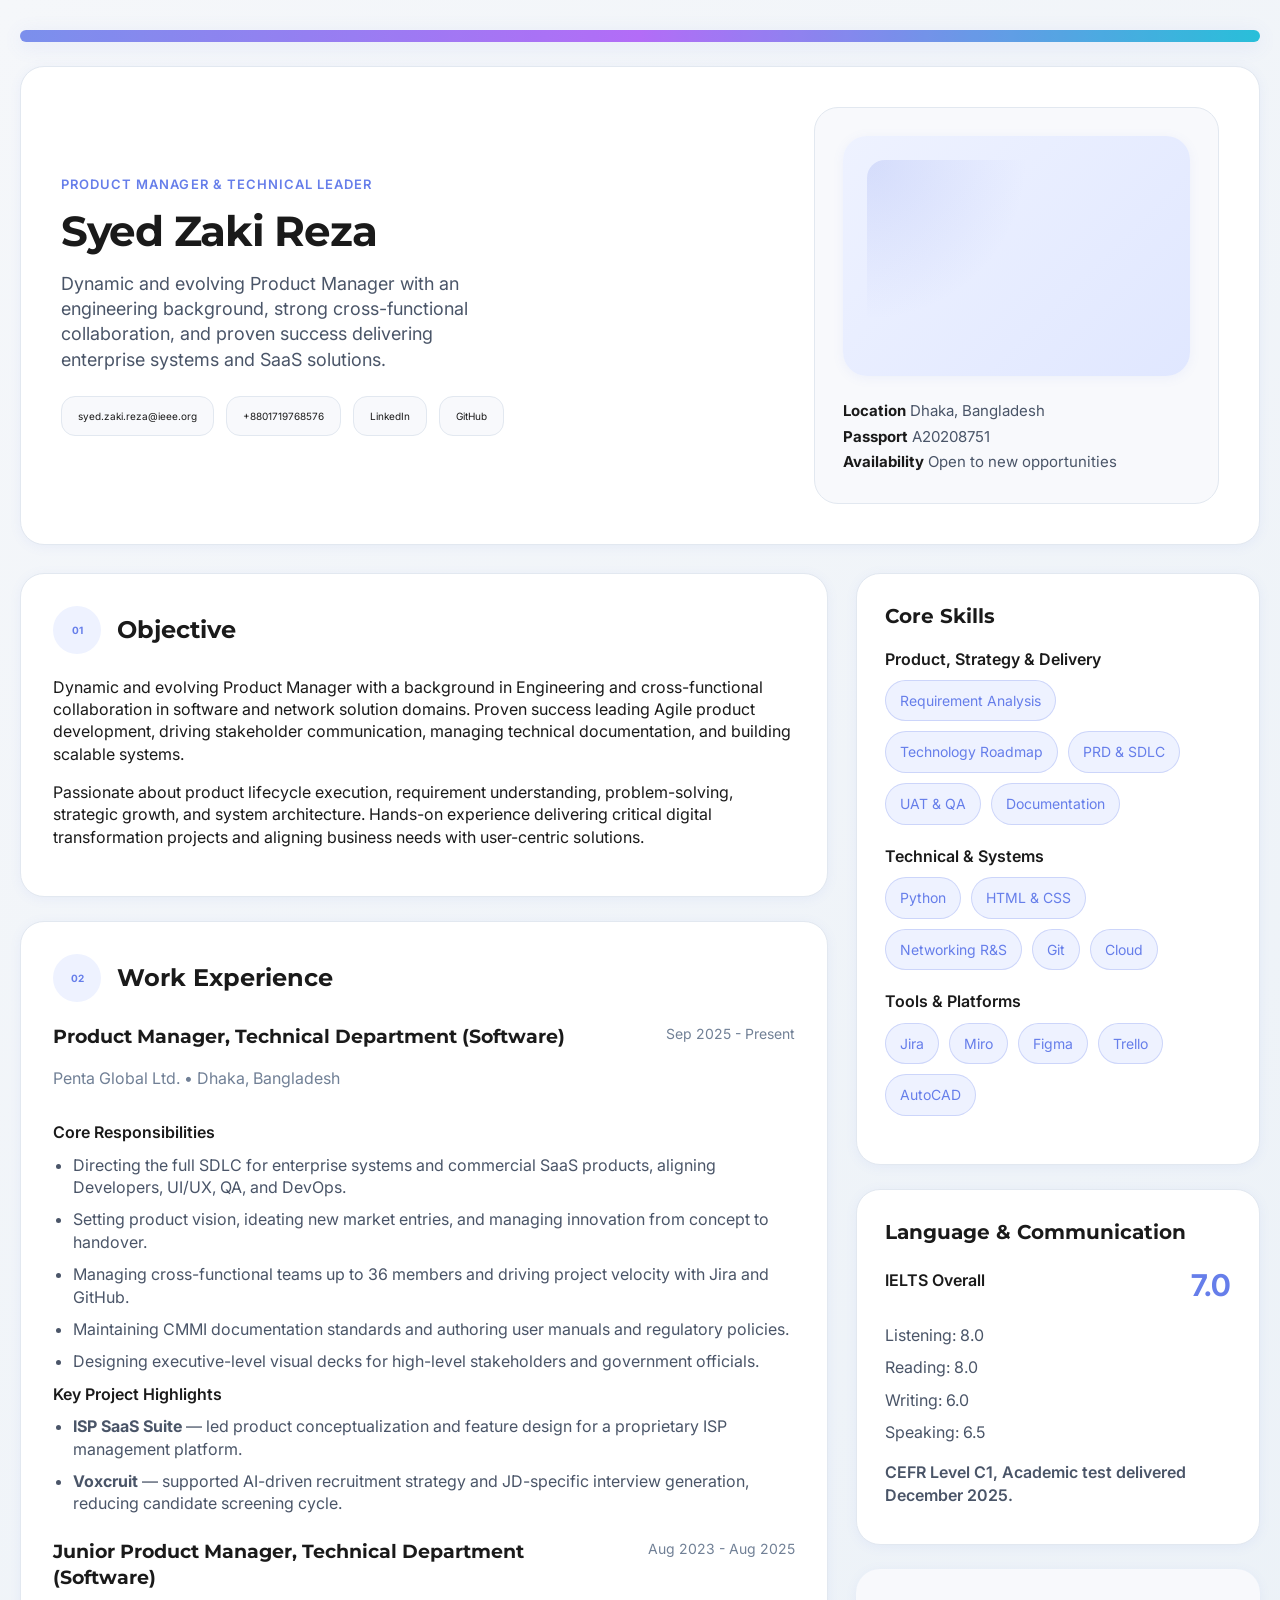
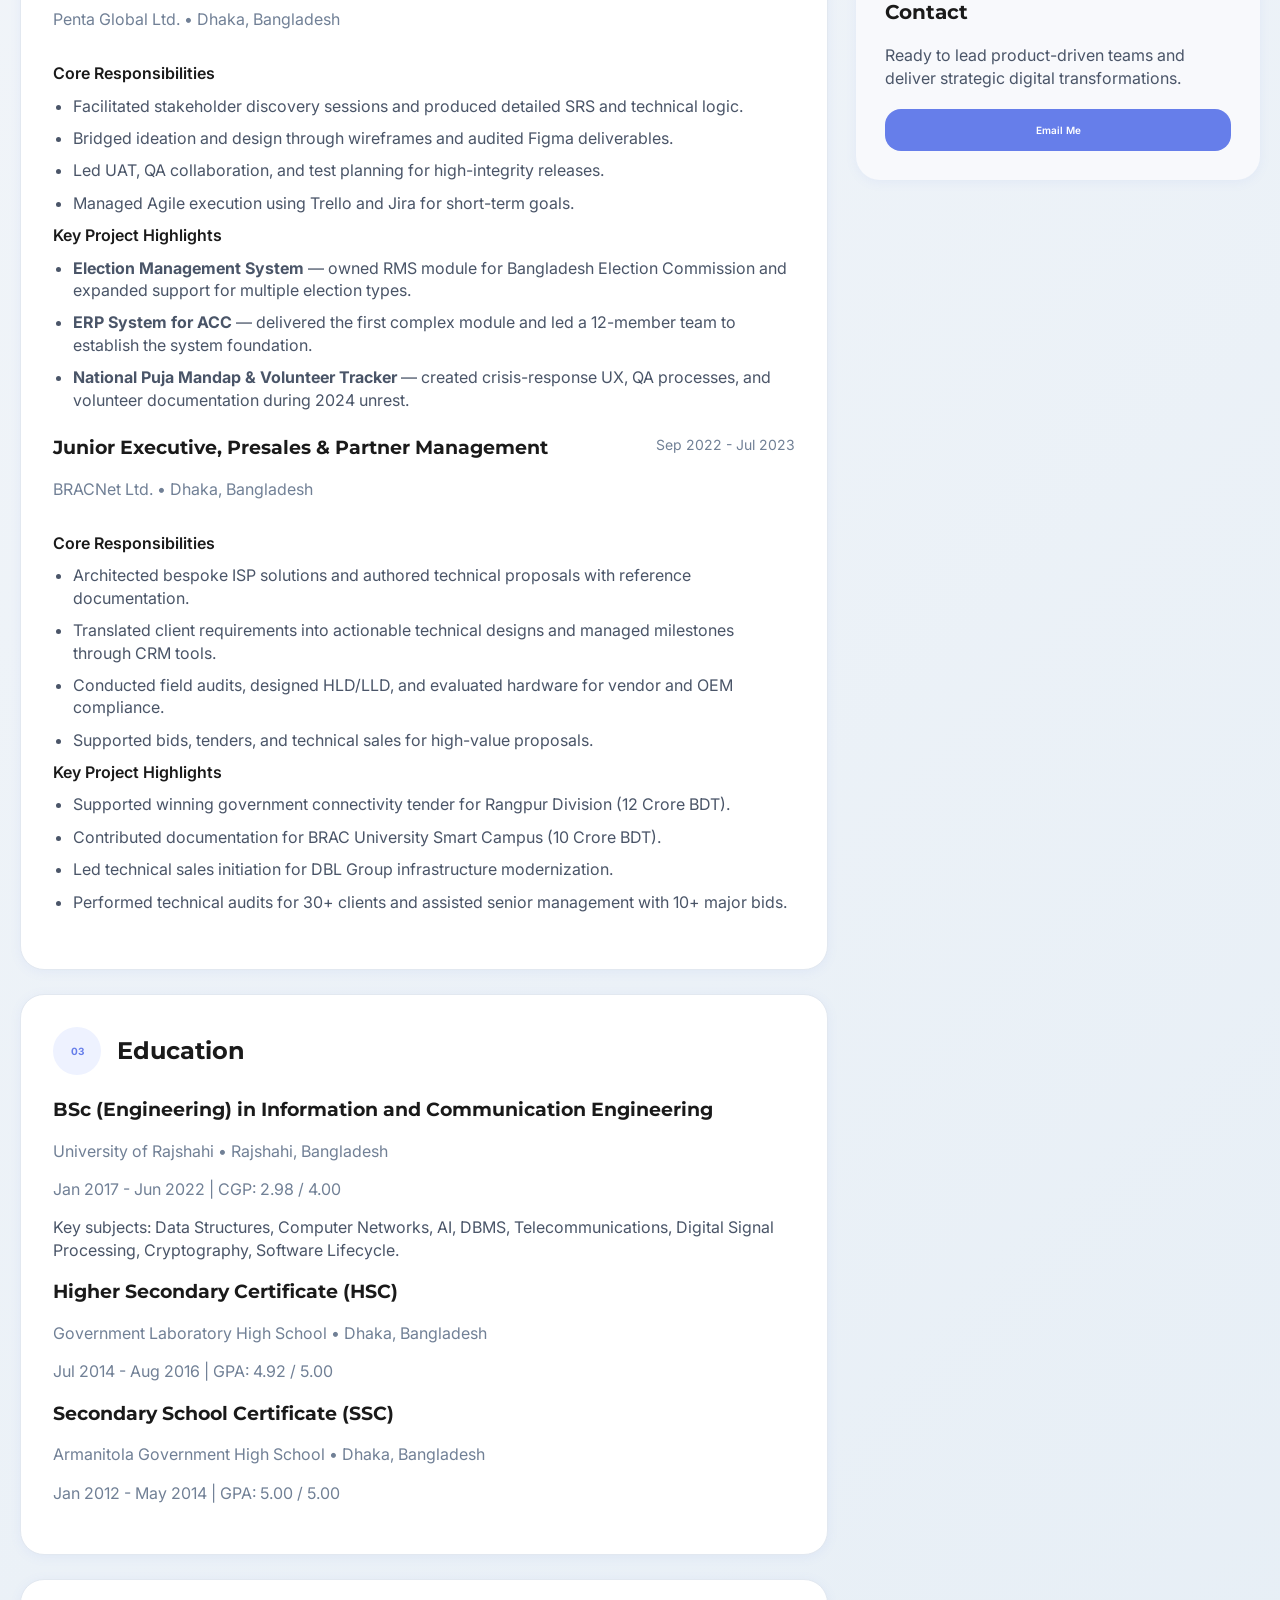
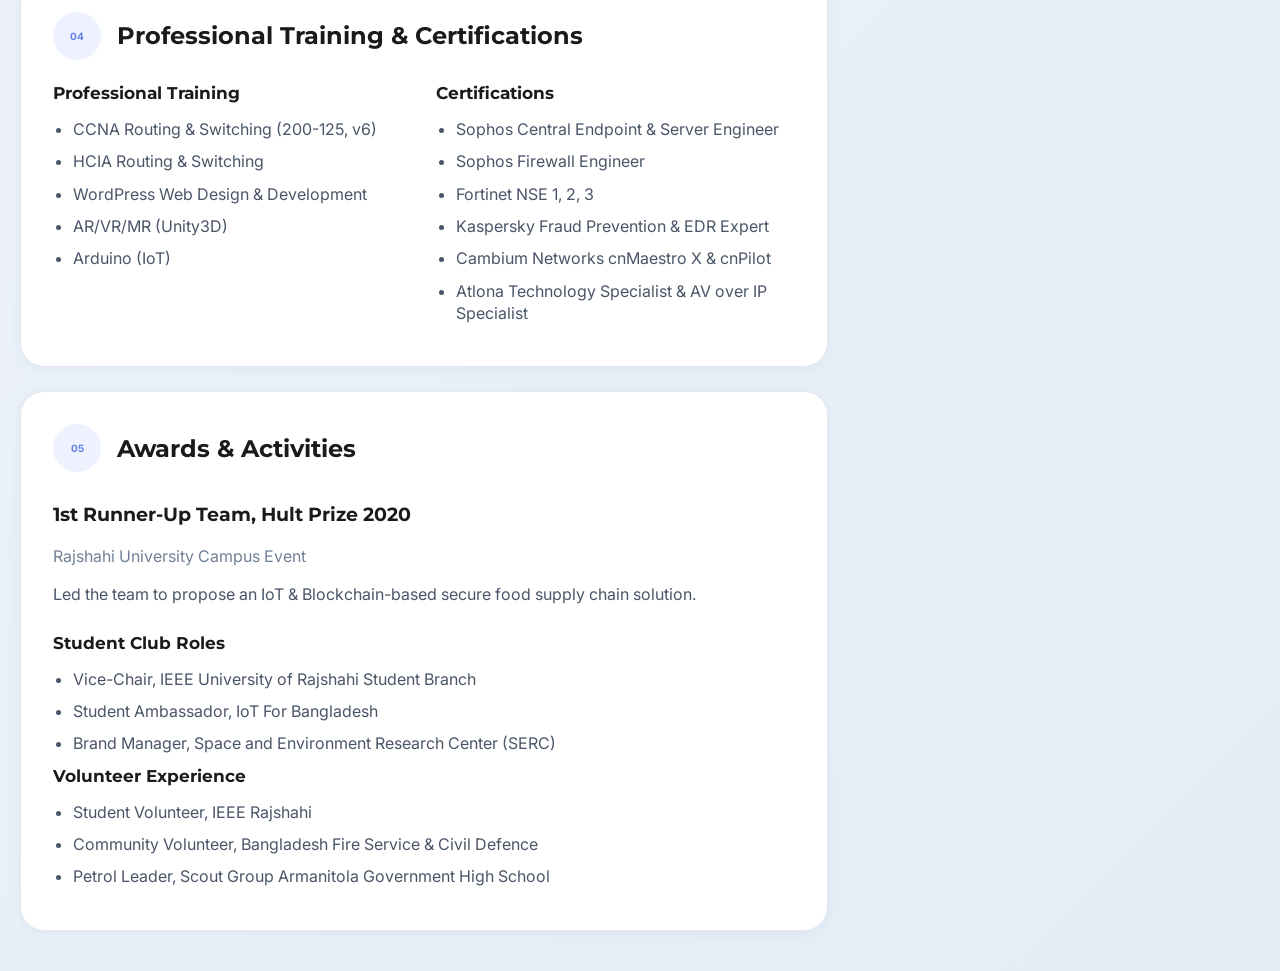
==== index.html @ 5243d4c2 "First commit message line" ====
<!DOCTYPE html>
<html lang="en">
  <head>
    <meta charset="UTF-8" />
    <meta name="viewport" content="width=device-width, initial-scale=1.0" />
    <title>Syed Zaki Reza | Product Manager</title>
    <link rel="preconnect" href="https://fonts.googleapis.com" />
    <link rel="preconnect" href="https://fonts.gstatic.com" crossorigin />
    <link
      href="https://fonts.googleapis.com/css2?family=Inter:wght@300;400;500;600&family=Montserrat:wght@500;600;700&display=swap"
      rel="stylesheet"
    />
    <link rel="stylesheet" href="styles.css" />
  </head>
  <body>
    <div class="page-shell">
      <div class="top-accent"></div>
      <main class="portfolio-page">
        <section class="hero-card">
          <div class="hero-content">
            <div class="hero-copy">
              <p class="eyebrow">Product Manager & Technical Leader</p>
              <h1>Syed Zaki Reza</h1>
              <p class="hero-text">
                Dynamic and evolving Product Manager with an engineering background, strong cross-functional collaboration, and proven success delivering enterprise systems and SaaS solutions.
              </p>
              <div class="hero-links">
                <a href="mailto:syed.zaki.reza@ieee.org">syed.zaki.reza@ieee.org</a>
                <a href="tel:+8801719768576">+8801719768576</a>
                <a href="https://www.linkedin.com/in/syed-zaki-reza/" target="_blank" rel="noreferrer">LinkedIn</a>
                <a href="https://github.com/syed-zaki-reza" target="_blank" rel="noreferrer">GitHub</a>
              </div>
            </div>
            <div class="hero-panel">
              <div class="profile-image"></div>
              <div class="profile-meta">
                <p><strong>Location</strong> Dhaka, Bangladesh</p>
                <p><strong>Passport</strong> A20208751</p>
                <p><strong>Availability</strong> Open to new opportunities</p>
              </div>
            </div>
          </div>
        </section>

        <section class="content-grid">
          <div class="main-column">
            <article class="card section-card">
              <div class="section-heading">
                <span class="section-number">01</span>
                <h2>Objective</h2>
              </div>
              <p>
                Dynamic and evolving Product Manager with a background in Engineering and cross-functional collaboration in software and network solution domains. Proven success leading Agile product development, driving stakeholder communication, managing technical documentation, and building scalable systems.
              </p>
              <p>
                Passionate about product lifecycle execution, requirement understanding, problem-solving, strategic growth, and system architecture. Hands-on experience delivering critical digital transformation projects and aligning business needs with user-centric solutions.
              </p>
            </article>

            <article class="card section-card">
              <div class="section-heading">
                <span class="section-number">02</span>
                <h2>Work Experience</h2>
              </div>

              <div class="experience-block">
                <div class="experience-header">
                  <div>
                    <h3>Product Manager, Technical Department (Software)</h3>
                    <p class="subtle">Penta Global Ltd. • Dhaka, Bangladesh</p>
                  </div>
                  <span class="role-date">Sep 2025 - Present</span>
                </div>
                <div class="experience-list">
                  <p class="experience-title">Core Responsibilities</p>
                  <ul>
                    <li>Directing the full SDLC for enterprise systems and commercial SaaS products, aligning Developers, UI/UX, QA, and DevOps.</li>
                    <li>Setting product vision, ideating new market entries, and managing innovation from concept to handover.</li>
                    <li>Managing cross-functional teams up to 36 members and driving project velocity with Jira and GitHub.</li>
                    <li>Maintaining CMMI documentation standards and authoring user manuals and regulatory policies.</li>
                    <li>Designing executive-level visual decks for high-level stakeholders and government officials.</li>
                  </ul>
                  <p class="experience-title">Key Project Highlights</p>
                  <ul>
                    <li><strong>ISP SaaS Suite</strong> — led product conceptualization and feature design for a proprietary ISP management platform.</li>
                    <li><strong>Voxcruit</strong> — supported AI-driven recruitment strategy and JD-specific interview generation, reducing candidate screening cycle.</li>
                  </ul>
                </div>
              </div>

              <div class="experience-block">
                <div class="experience-header">
                  <div>
                    <h3>Junior Product Manager, Technical Department (Software)</h3>
                    <p class="subtle">Penta Global Ltd. • Dhaka, Bangladesh</p>
                  </div>
                  <span class="role-date">Aug 2023 - Aug 2025</span>
                </div>
                <div class="experience-list">
                  <p class="experience-title">Core Responsibilities</p>
                  <ul>
                    <li>Facilitated stakeholder discovery sessions and produced detailed SRS and technical logic.</li>
                    <li>Bridged ideation and design through wireframes and audited Figma deliverables.</li>
                    <li>Led UAT, QA collaboration, and test planning for high-integrity releases.</li>
                    <li>Managed Agile execution using Trello and Jira for short-term goals.
                  </li></ul>
                  <p class="experience-title">Key Project Highlights</p>
                  <ul>
                    <li><strong>Election Management System</strong> — owned RMS module for Bangladesh Election Commission and expanded support for multiple election types.</li>
                    <li><strong>ERP System for ACC</strong> — delivered the first complex module and led a 12-member team to establish the system foundation.</li>
                    <li><strong>National Puja Mandap & Volunteer Tracker</strong> — created crisis-response UX, QA processes, and volunteer documentation during 2024 unrest.</li>
                  </ul>
                </div>
              </div>

              <div class="experience-block">
                <div class="experience-header">
                  <div>
                    <h3>Junior Executive, Presales & Partner Management</h3>
                    <p class="subtle">BRACNet Ltd. • Dhaka, Bangladesh</p>
                  </div>
                  <span class="role-date">Sep 2022 - Jul 2023</span>
                </div>
                <div class="experience-list">
                  <p class="experience-title">Core Responsibilities</p>
                  <ul>
                    <li>Architected bespoke ISP solutions and authored technical proposals with reference documentation.</li>
                    <li>Translated client requirements into actionable technical designs and managed milestones through CRM tools.</li>
                    <li>Conducted field audits, designed HLD/LLD, and evaluated hardware for vendor and OEM compliance.</li>
                    <li>Supported bids, tenders, and technical sales for high-value proposals.</li>
                  </ul>
                  <p class="experience-title">Key Project Highlights</p>
                  <ul>
                    <li>Supported winning government connectivity tender for Rangpur Division (12 Crore BDT).</li>
                    <li>Contributed documentation for BRAC University Smart Campus (10 Crore BDT).</li>
                    <li>Led technical sales initiation for DBL Group infrastructure modernization.</li>
                    <li>Performed technical audits for 30+ clients and assisted senior management with 10+ major bids.</li>
                  </ul>
                </div>
              </div>
            </article>

            <article class="card section-card">
              <div class="section-heading">
                <span class="section-number">03</span>
                <h2>Education</h2>
              </div>
              <div class="education-item">
                <h3>BSc (Engineering) in Information and Communication Engineering</h3>
                <p class="subtle">University of Rajshahi • Rajshahi, Bangladesh</p>
                <p class="date-line">Jan 2017 - Jun 2022 | CGP: 2.98 / 4.00</p>
                <p class="education-notes">Key subjects: Data Structures, Computer Networks, AI, DBMS, Telecommunications, Digital Signal Processing, Cryptography, Software Lifecycle.</p>
              </div>
              <div class="education-item">
                <h3>Higher Secondary Certificate (HSC)</h3>
                <p class="subtle">Government Laboratory High School • Dhaka, Bangladesh</p>
                <p class="date-line">Jul 2014 - Aug 2016 | GPA: 4.92 / 5.00</p>
              </div>
              <div class="education-item">
                <h3>Secondary School Certificate (SSC)</h3>
                <p class="subtle">Armanitola Government High School • Dhaka, Bangladesh</p>
                <p class="date-line">Jan 2012 - May 2014 | GPA: 5.00 / 5.00</p>
              </div>
            </article>

            <article class="card section-card">
              <div class="section-heading">
                <span class="section-number">04</span>
                <h2>Professional Training & Certifications</h2>
              </div>
              <div class="training-grid">
                <div>
                  <h4>Professional Training</h4>
                  <ul>
                    <li>CCNA Routing & Switching (200-125, v6)</li>
                    <li>HCIA Routing & Switching</li>
                    <li>WordPress Web Design & Development</li>
                    <li>AR/VR/MR (Unity3D)</li>
                    <li>Arduino (IoT)</li>
                  </ul>
                </div>
                <div>
                  <h4>Certifications</h4>
                  <ul>
                    <li>Sophos Central Endpoint & Server Engineer</li>
                    <li>Sophos Firewall Engineer</li>
                    <li>Fortinet NSE 1, 2, 3</li>
                    <li>Kaspersky Fraud Prevention & EDR Expert</li>
                    <li>Cambium Networks cnMaestro X & cnPilot</li>
                    <li>Atlona Technology Specialist & AV over IP Specialist</li>
                  </ul>
                </div>
              </div>
            </article>

            <article class="card section-card">
              <div class="section-heading">
                <span class="section-number">05</span>
                <h2>Awards & Activities</h2>
              </div>
              <div class="award-item">
                <h3>1st Runner-Up Team, Hult Prize 2020</h3>
                <p class="subtle">Rajshahi University Campus Event</p>
                <p class="award-note">Led the team to propose an IoT & Blockchain-based secure food supply chain solution.</p>
              </div>
              <div class="activity-list">
                <div>
                  <h4>Student Club Roles</h4>
                  <ul>
                    <li>Vice-Chair, IEEE University of Rajshahi Student Branch</li>
                    <li>Student Ambassador, IoT For Bangladesh</li>
                    <li>Brand Manager, Space and Environment Research Center (SERC)</li>
                  </ul>
                </div>
                <div>
                  <h4>Volunteer Experience</h4>
                  <ul>
                    <li>Student Volunteer, IEEE Rajshahi</li>
                    <li>Community Volunteer, Bangladesh Fire Service & Civil Defence</li>
                    <li>Petrol Leader, Scout Group Armanitola Government High School</li>
                  </ul>
                </div>
              </div>
            </article>
          </div>

          <aside class="sidebar-column">
            <div class="card sidebar-card">
              <h2>Core Skills</h2>
              <div class="skill-group">
                <p class="skill-group-title">Product, Strategy & Delivery</p>
                <div class="chips">
                  <span>Requirement Analysis</span>
                  <span>Technology Roadmap</span>
                  <span>PRD & SDLC</span>
                  <span>UAT & QA</span>
                  <span>Documentation</span>
                </div>
              </div>
              <div class="skill-group">
                <p class="skill-group-title">Technical & Systems</p>
                <div class="chips">
                  <span>Python</span>
                  <span>HTML & CSS</span>
                  <span>Networking R&S</span>
                  <span>Git</span>
                  <span>Cloud</span>
                </div>
              </div>
              <div class="skill-group">
                <p class="skill-group-title">Tools & Platforms</p>
                <div class="chips">
                  <span>Jira</span>
                  <span>Miro</span>
                  <span>Figma</span>
                  <span>Trello</span>
                  <span>AutoCAD</span>
                </div>
              </div>
            </div>

            <div class="card sidebar-card">
              <h2>Language & Communication</h2>
              <div class="profile-stat">
                <p>IELTS Overall</p>
                <strong>7.0</strong>
              </div>
              <div class="language-detail">
                <p>Listening: 8.0</p>
                <p>Reading: 8.0</p>
                <p>Writing: 6.0</p>
                <p>Speaking: 6.5</p>
              </div>
              <p class="language-note">CEFR Level C1, Academic test delivered December 2025.</p>
            </div>

            <div class="card sidebar-card highlight-card">
              <h2>Contact</h2>
              <p class="highlight-text">Ready to lead product-driven teams and deliver strategic digital transformations.</p>
              <a class="contact-button" href="mailto:syed.zaki.reza@ieee.org">Email Me</a>
            </div>
          </aside>
        </section>
      </main>
    </div>
  </body>
</html>
---- styles.css ----
:root {
  color-scheme: light;
  font-family: "Inter", system-ui, -apple-system, BlinkMacSystemFont, "Segoe UI", sans-serif;
  font-size: 10px;
  line-height: 1.4;
  --page-bg: #fafafa;
  --card-bg: #ffffff;
  --surface-bg: #f8f9fc;
  --text-primary: #1a1a1a;
  --text-secondary: #4a5568;
  --text-muted: #718096;
  --accent: #667eea;
  --accent-soft: #eef2ff;
  --border: #e2e8f0;
  --star: #f59e0b;
  --shadow: 0 2px 12px rgba(102, 126, 234, 0.08);
  --shadow-strong: 0 4px 20px rgba(102, 126, 234, 0.12);
  --resume-shadow: 0 10px 40px rgba(0, 0, 0, 0.08);
}

* {
  box-sizing: border-box;
}

html,
body {
  margin: 0;
  min-height: 100%;
}

body {
  background: linear-gradient(135deg, #f5f7fa 0%, #e4edf5 100%);
  color: var(--text-primary);
}

button,
a {
  font: inherit;
}

a {
  color: var(--accent);
  text-decoration: none;
}

a:hover,
a:focus {
  text-decoration: underline;
}

.page-shell {
  min-height: 100vh;
  padding: 30px 20px 40px;
}

.top-accent {
  width: 100%;
  height: 12px;
  margin-bottom: 24px;
  border-radius: 999px;
  background: linear-gradient(90deg, #667eea 0%, #a855f7 50%, #06b6d4 100%);
  opacity: 0.85;
  box-shadow: var(--shadow-strong);
}

.portfolio-page {
  max-width: 1280px;
  margin: 0 auto;
}

.hero-card,
.card {
  background: var(--card-bg);
  border: 1px solid var(--border);
  border-radius: 24px;
  box-shadow: var(--shadow);
}

.hero-card {
  padding: 40px;
  margin-bottom: 28px;
}

.hero-content {
  display: grid;
  grid-template-columns: 1.8fr 1fr;
  gap: 24px;
  align-items: center;
}

.hero-copy {
  max-width: 760px;
}

.eyebrow {
  margin: 0 0 16px;
  color: var(--accent);
  font-weight: 600;
  letter-spacing: 0.08em;
  text-transform: uppercase;
  font-size: 1.3rem;
}

.hero-copy h1 {
  margin: 0 0 18px;
  font-family: "Montserrat", sans-serif;
  font-size: 4.2rem;
  line-height: 1.05;
  letter-spacing: -0.03em;
}

.hero-text {
  margin: 0 0 24px;
  color: var(--text-secondary);
  font-size: 1.8rem;
  max-width: 42rem;
}

.hero-links {
  display: flex;
  flex-wrap: wrap;
  gap: 12px;
}

.hero-links a {
  display: inline-flex;
  padding: 12px 16px;
  border-radius: 14px;
  border: 1px solid var(--border);
  background: var(--surface-bg);
  color: var(--text-primary);
  transition: transform 0.25s ease, border-color 0.25s ease;
}

.hero-links a:hover {
  transform: translateY(-1px);
  border-color: var(--accent);
}

.hero-panel {
  padding: 28px;
  background: var(--surface-bg);
  border-radius: 24px;
  border: 1px solid var(--border);
  display: grid;
  gap: 22px;
}

.profile-image {
  width: 100%;
  min-height: 240px;
  border-radius: 24px;
  background: linear-gradient(135deg, #eef2ff 0%, #e0e7ff 100%);
  box-shadow: var(--shadow);
  position: relative;
}

.profile-image::after {
  content: "";
  position: absolute;
  inset: 24px;
  border-radius: 18px;
  background: radial-gradient(circle at top left, rgba(102, 126, 234, 0.18), transparent 45%);
}

.profile-meta p {
  margin: 0;
  color: var(--text-secondary);
  font-size: 1.5rem;
  line-height: 1.7;
}

.profile-meta strong {
  color: var(--text-primary);
}

.content-grid {
  display: grid;
  grid-template-columns: 2fr 1fr;
  gap: 28px;
  align-items: start;
}

.main-column,
.sidebar-column {
  display: grid;
  gap: 24px;
}

.section-card {
  padding: 32px;
}

.section-heading {
  display: flex;
  align-items: center;
  gap: 16px;
  margin-bottom: 22px;
}

.section-number {
  display: inline-flex;
  align-items: center;
  justify-content: center;
  width: 48px;
  height: 48px;
  border-radius: 50%;
  background: var(--accent-soft);
  color: var(--accent);
  font-weight: 700;
}

.section-heading h2 {
  margin: 0;
  font-family: "Montserrat", sans-serif;
  font-size: 2.4rem;
}

.section-card p,
.section-card li,
.sidebar-card p,
.sidebar-card li {
  font-size: 1.6rem;
}

.subtle {
  color: var(--text-muted);
}

.experience-block {
  margin-bottom: 24px;
}

.experience-header {
  display: flex;
  justify-content: space-between;
  gap: 18px;
  align-items: flex-start;
  margin-bottom: 16px;
}

.experience-header h3,
.education-item h3,
.award-item h3 {
  margin: 0;
  font-family: "Montserrat", sans-serif;
  font-size: 1.9rem;
}

.role-date,
.date-line {
  color: var(--text-muted);
  font-size: 1.4rem;
  white-space: nowrap;
}

.experience-list ul,
.training-grid ul,
.activity-list ul {
  margin: 0;
  padding-left: 20px;
  color: var(--text-secondary);
}

.experience-title,
.skill-group-title,
.profile-stat p,
.language-note {
  margin: 0 0 10px;
  font-weight: 600;
  color: var(--text-primary);
}

.experience-list ul li,
.training-grid ul li,
.activity-list ul li {
  margin-bottom: 10px;
}

.education-item,
.award-item,
.language-detail {
  margin-bottom: 18px;
}

.education-notes,
.award-note,
.language-note {
  color: var(--text-secondary);
}

.training-grid {
  display: grid;
  grid-template-columns: repeat(2, minmax(0, 1fr));
  gap: 24px;
}

.training-grid h4,
.activity-list h4 {
  margin: 0 0 12px;
  font-family: "Montserrat", sans-serif;
  font-size: 1.7rem;
}

.training-grid ul,
.activity-list ul {
  list-style: disc;
}

.award-item,
.activity-list {
  padding-top: 8px;
}

.sidebar-card {
  padding: 28px;
}

.sidebar-card h2 {
  margin: 0 0 18px;
  font-family: "Montserrat", sans-serif;
  font-size: 2rem;
}

.skill-group {
  margin-bottom: 20px;
}

.chips {
  display: flex;
  flex-wrap: wrap;
  gap: 10px;
}

.chips span {
  display: inline-flex;
  align-items: center;
  padding: 10px 14px;
  border-radius: 999px;
  background: var(--accent-soft);
  color: var(--accent);
  border: 1px solid rgba(102, 126, 234, 0.25);
  font-size: 1.4rem;
}

.profile-stat {
  display: flex;
  justify-content: space-between;
  align-items: center;
  gap: 16px;
  margin-bottom: 18px;
}

.profile-stat strong {
  font-size: 3rem;
  color: var(--accent);
}

.language-detail p {
  margin: 0 0 10px;
  color: var(--text-secondary);
}

.highlight-card {
  background: var(--surface-bg);
  border-color: transparent;
}

.highlight-text {
  margin: 0 0 20px;
  color: var(--text-secondary);
  font-size: 1.7rem;
}

.contact-button {
  display: inline-flex;
  align-items: center;
  justify-content: center;
  padding: 14px 18px;
  width: 100%;
  border-radius: 16px;
  background: var(--accent);
  color: #fff;
  font-weight: 600;
  transition: background 0.25s ease;
}

.contact-button:hover {
  background: #5468d4;
}

@media (max-width: 1100px) {
  .hero-content,
  .content-grid {
    grid-template-columns: 1fr;
  }

  .hero-card {
    padding: 28px;
  }
}

@media (max-width: 720px) {
  :root {
    font-size: 9px;
  }

  .page-shell {
    padding: 18px 14px 30px;
  }

  .hero-card,
  .section-card,
  .sidebar-card {
    border-radius: 20px;
  }

  .hero-copy h1 {
    font-size: 3.4rem;
  }

  .hero-text,
  .section-card p,
  .sidebar-card p,
  .chips span {
    font-size: 1.5rem;
  }

  .training-grid,
  .activity-list {
    grid-template-columns: 1fr;
  }
}
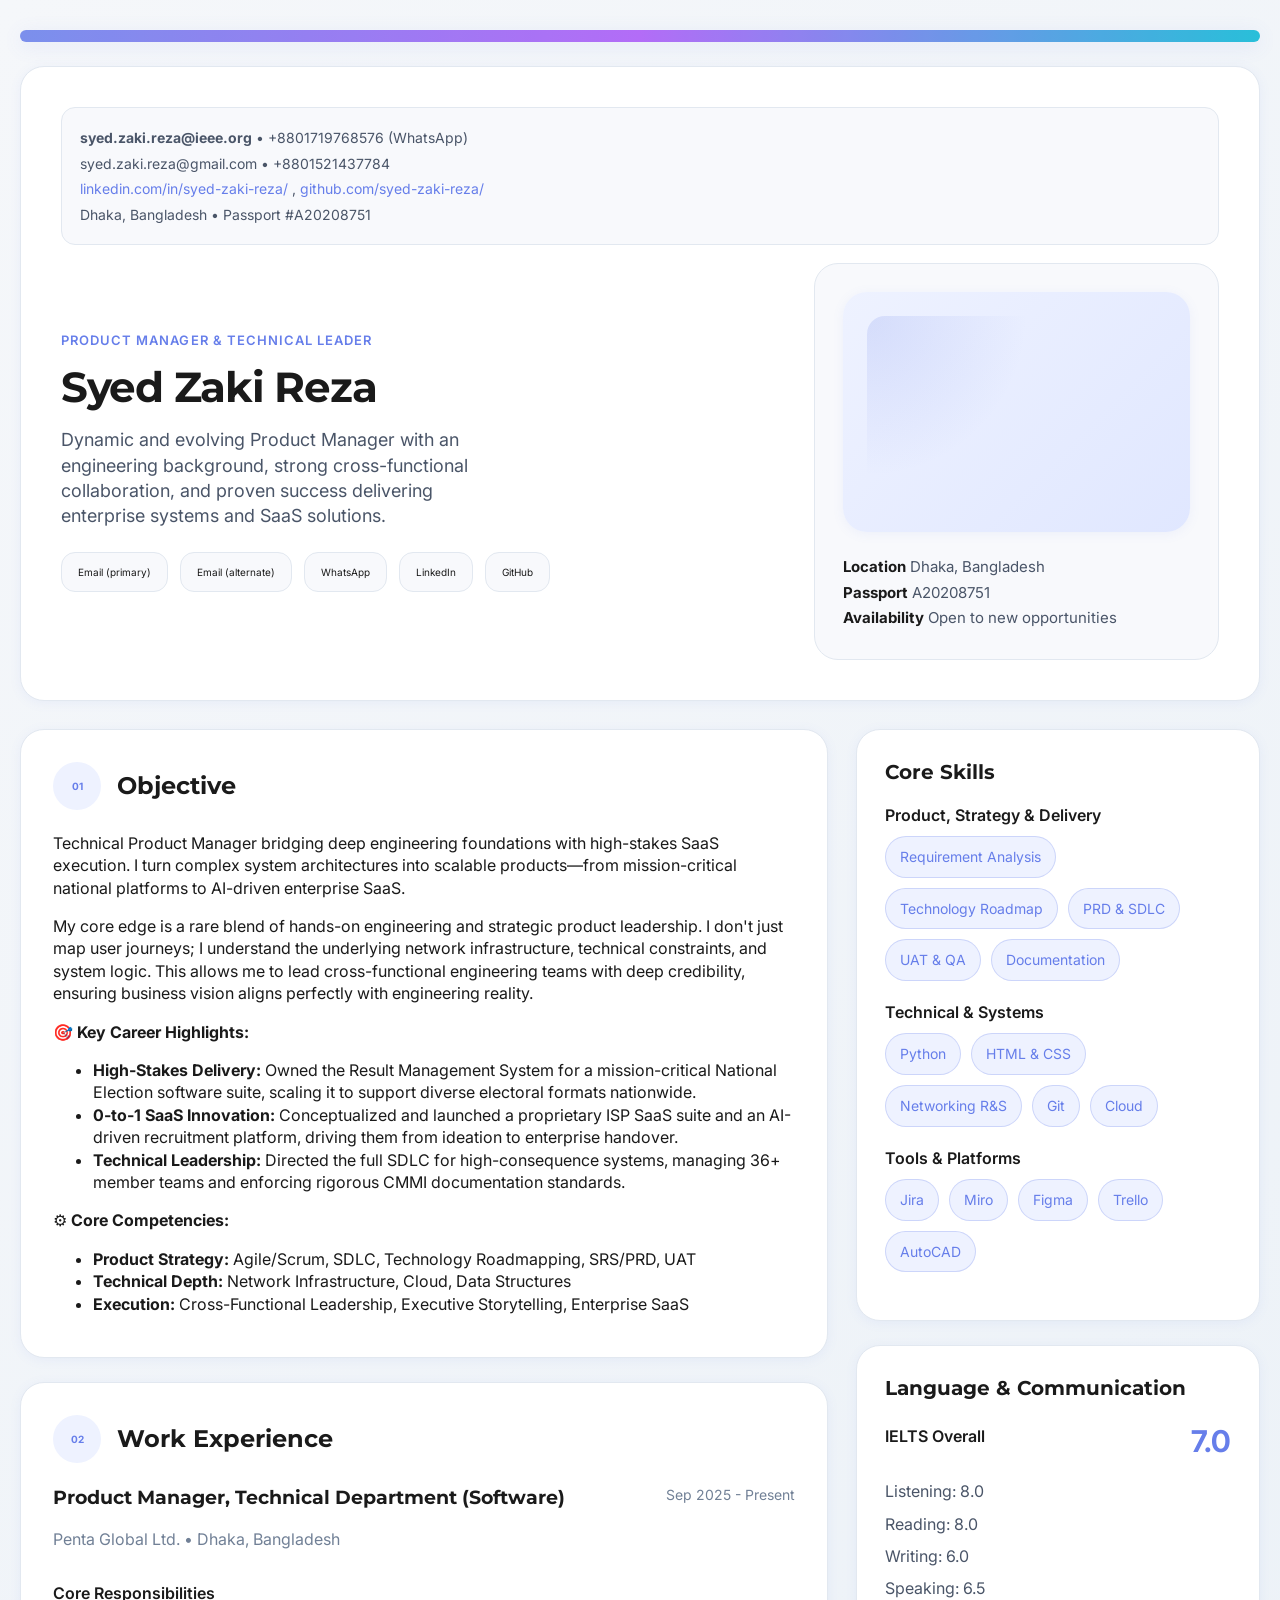
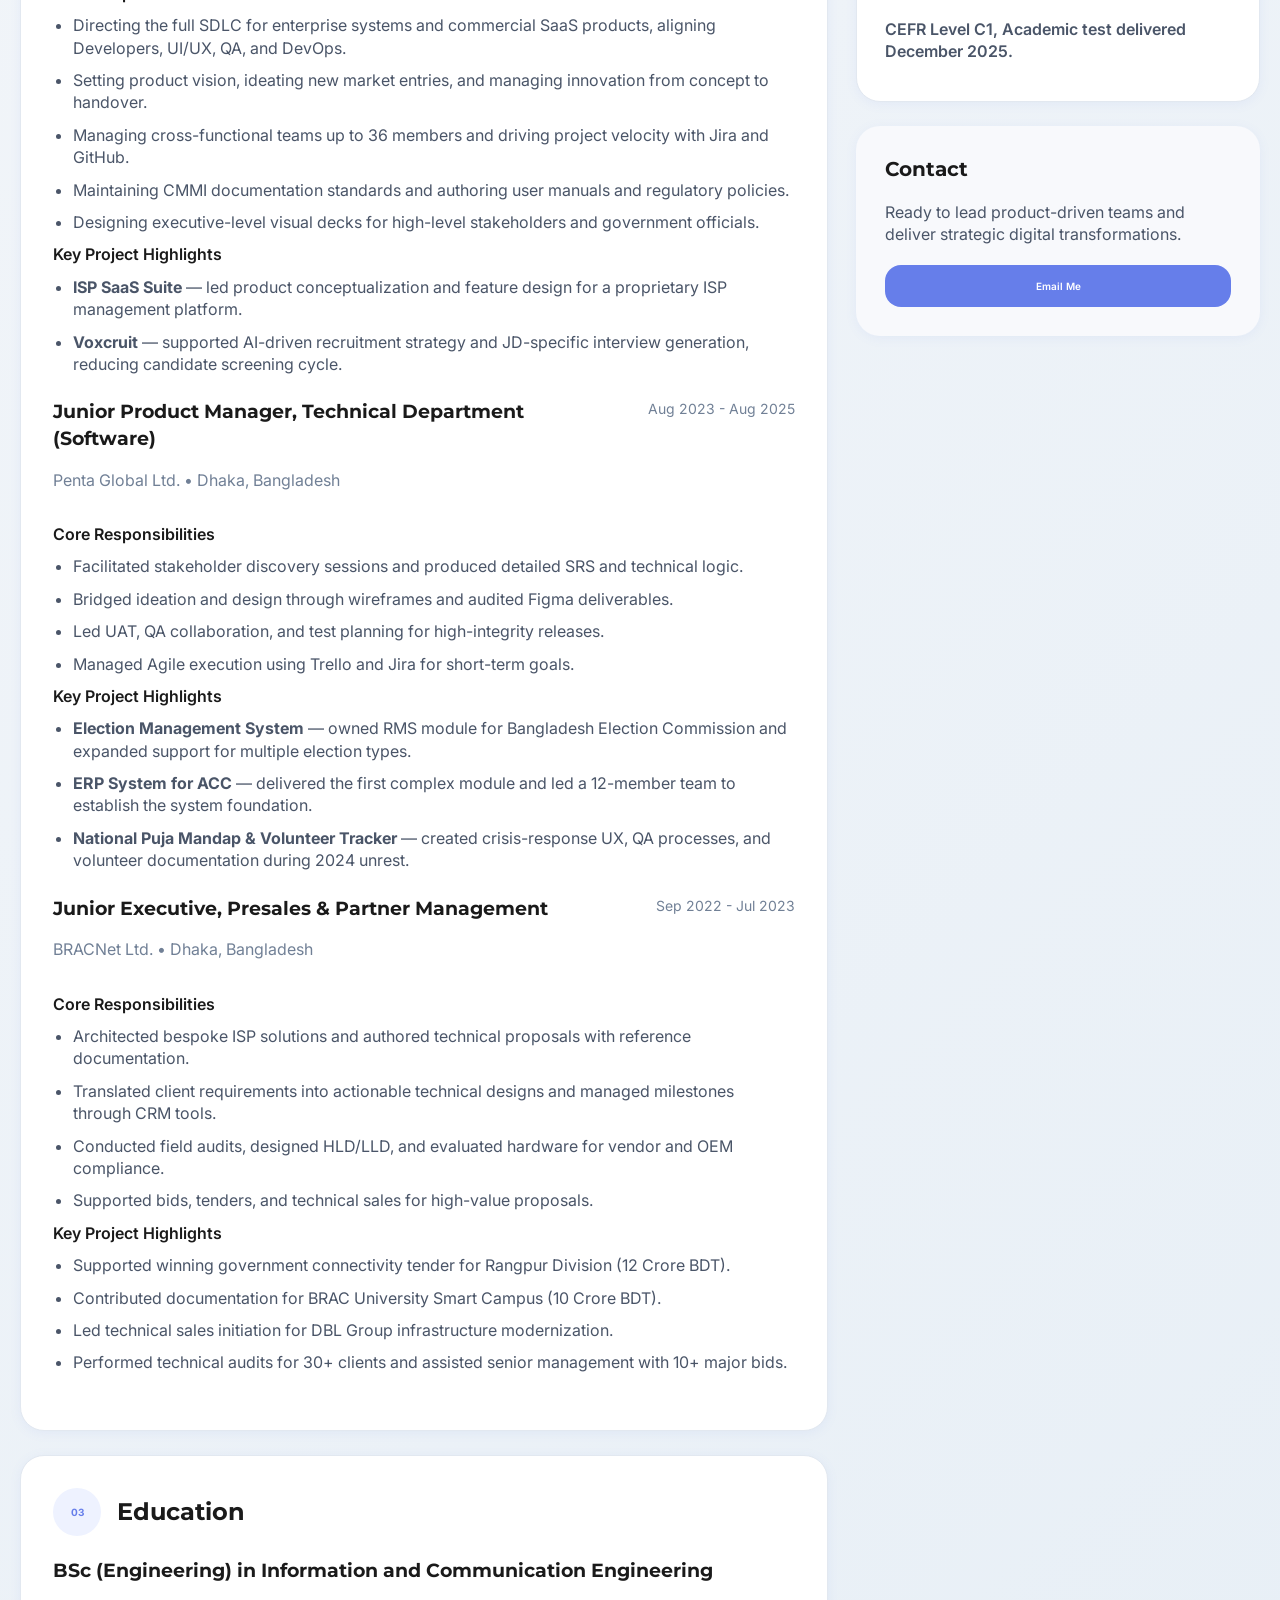
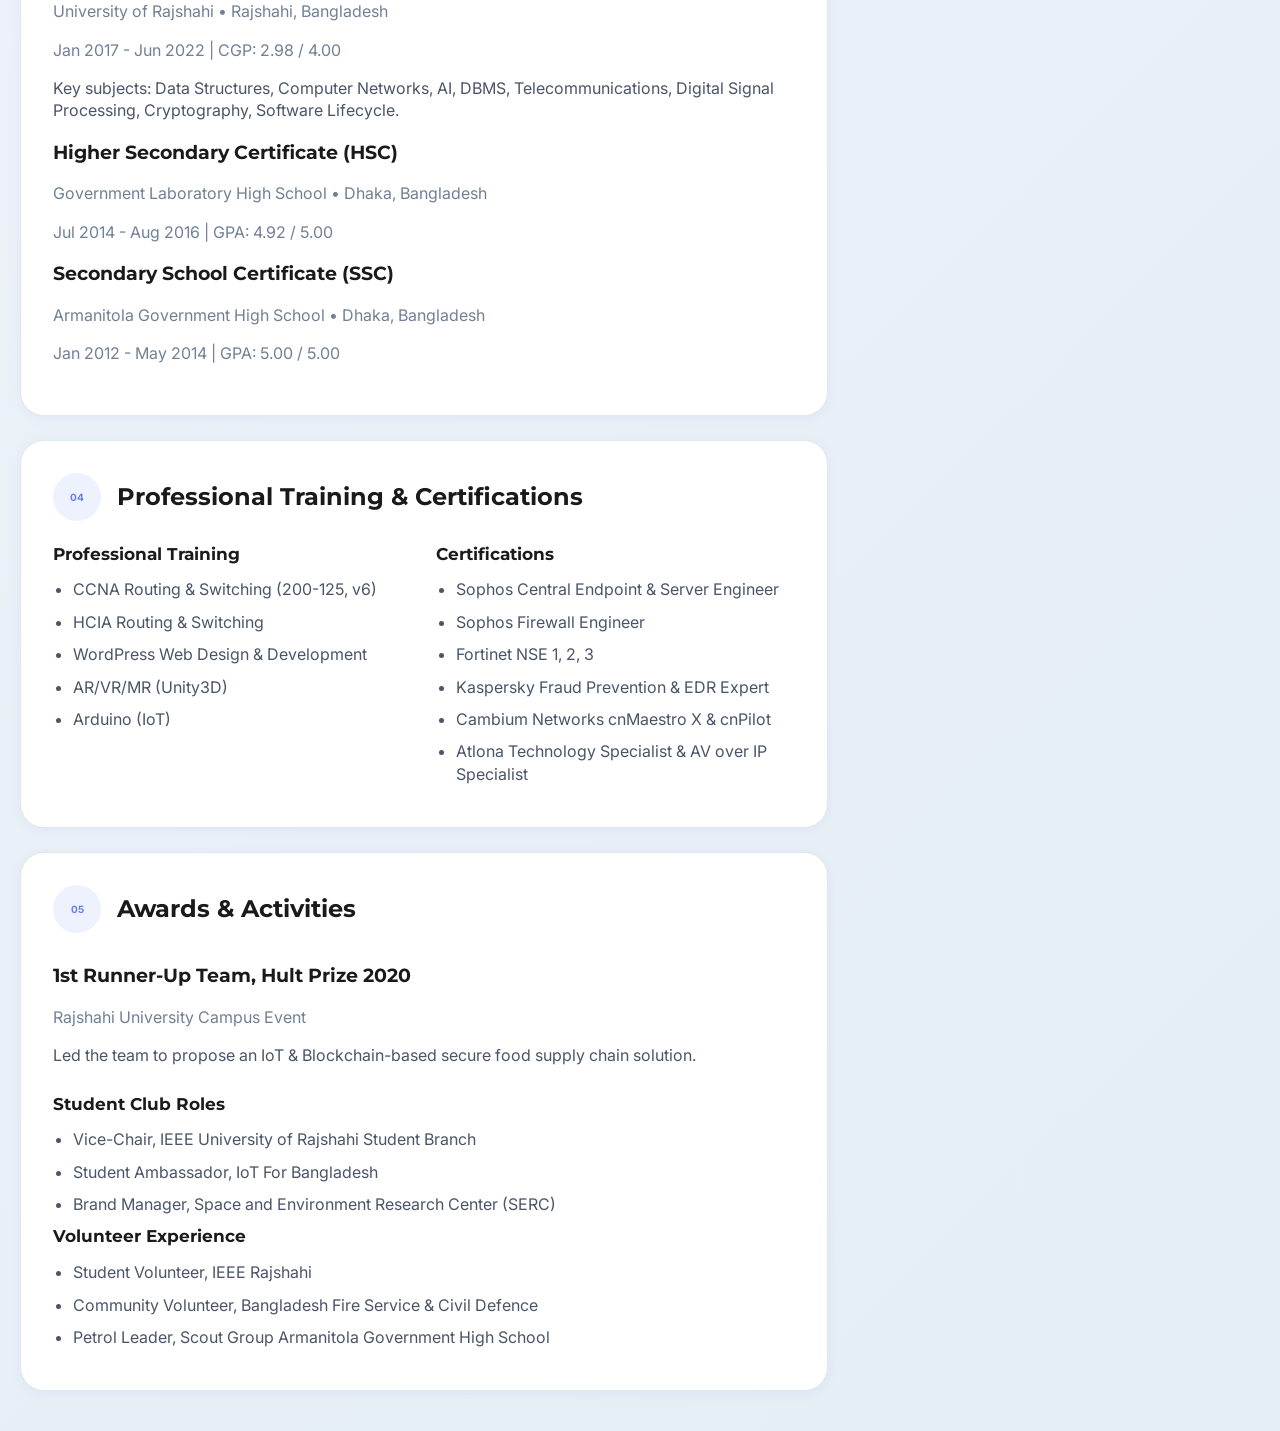
==== commit 6991f3a9: "some minor changes to the index.html and styles.css files to improve the layout and design of the we" ====
--- a/index.html
+++ b/index.html
@@ -17,6 +17,12 @@
       <div class="top-accent"></div>
       <main class="portfolio-page">
         <section class="hero-card">
+          <div class="contact-bar">
+            <p class="contact-line"><strong>syed.zaki.reza@ieee.org</strong> • +8801719768576 (WhatsApp)</p>
+            <p class="contact-line">syed.zaki.reza@gmail.com • +8801521437784</p>
+            <p class="contact-line"><a href="https://www.linkedin.com/in/syed-zaki-reza/" target="_blank" rel="noreferrer">linkedin.com/in/syed-zaki-reza/</a> , <a href="https://github.com/syed-zaki-reza" target="_blank" rel="noreferrer">github.com/syed-zaki-reza/</a></p>
+            <p class="contact-line">Dhaka, Bangladesh • Passport #A20208751</p>
+          </div>
           <div class="hero-content">
             <div class="hero-copy">
               <p class="eyebrow">Product Manager & Technical Leader</p>
@@ -25,8 +31,9 @@
                 Dynamic and evolving Product Manager with an engineering background, strong cross-functional collaboration, and proven success delivering enterprise systems and SaaS solutions.
               </p>
               <div class="hero-links">
-                <a href="mailto:syed.zaki.reza@ieee.org">syed.zaki.reza@ieee.org</a>
-                <a href="tel:+8801719768576">+8801719768576</a>
+                <a href="mailto:syed.zaki.reza@ieee.org">Email (primary)</a>
+                <a href="mailto:syed.zaki.reza@gmail.com">Email (alternate)</a>
+                <a href="tel:+8801719768576">WhatsApp</a>
                 <a href="https://www.linkedin.com/in/syed-zaki-reza/" target="_blank" rel="noreferrer">LinkedIn</a>
                 <a href="https://github.com/syed-zaki-reza" target="_blank" rel="noreferrer">GitHub</a>
               </div>
@@ -49,12 +56,23 @@
                 <span class="section-number">01</span>
                 <h2>Objective</h2>
               </div>
-              <p>
-                Dynamic and evolving Product Manager with a background in Engineering and cross-functional collaboration in software and network solution domains. Proven success leading Agile product development, driving stakeholder communication, managing technical documentation, and building scalable systems.
-              </p>
-              <p>
-                Passionate about product lifecycle execution, requirement understanding, problem-solving, strategic growth, and system architecture. Hands-on experience delivering critical digital transformation projects and aligning business needs with user-centric solutions.
-              </p>
+            <p>Technical Product Manager bridging deep engineering foundations with high-stakes SaaS execution. I turn complex system architectures into scalable products—from mission-critical national platforms to AI-driven enterprise SaaS.</p>
+
+            <p>My core edge is a rare blend of hands-on engineering and strategic product leadership. I don't just map user journeys; I understand the underlying network infrastructure, technical constraints, and system logic. This allows me to lead cross-functional engineering teams with deep credibility, ensuring business vision aligns perfectly with engineering reality.</p>
+
+            <p>🎯 <strong>Key Career Highlights:</strong></p>
+            <ul>
+              <li><strong>High-Stakes Delivery:</strong> Owned the Result Management System for a mission-critical National Election software suite, scaling it to support diverse electoral formats nationwide.</li>
+              <li><strong>0-to-1 SaaS Innovation:</strong> Conceptualized and launched a proprietary ISP SaaS suite and an AI-driven recruitment platform, driving them from ideation to enterprise handover.</li>
+              <li><strong>Technical Leadership:</strong> Directed the full SDLC for high-consequence systems, managing 36+ member teams and enforcing rigorous CMMI documentation standards.</li>
+            </ul>
+
+            <p>⚙️ <strong>Core Competencies:</strong></p>
+            <ul>
+              <li><strong>Product Strategy:</strong> Agile/Scrum, SDLC, Technology Roadmapping, SRS/PRD, UAT</li>
+              <li><strong>Technical Depth:</strong> Network Infrastructure, Cloud, Data Structures</li>
+              <li><strong>Execution:</strong> Cross-Functional Leadership, Executive Storytelling, Enterprise SaaS</li>
+            </ul>
             </article>
 
             <article class="card section-card">
--- a/styles.css
+++ b/styles.css
@@ -81,6 +81,24 @@
   margin-bottom: 28px;
 }
 
+.contact-bar {
+  padding: 14px 18px;
+  background: var(--surface-bg);
+  border: 1px solid var(--border);
+  border-radius: 14px;
+  margin-bottom: 18px;
+}
+
+.contact-line {
+  margin: 6px 0;
+  color: var(--text-secondary);
+  font-size: 1.4rem;
+}
+
+.contact-line a {
+  color: var(--accent);
+}
+
 .hero-content {
   display: grid;
   grid-template-columns: 1.8fr 1fr;
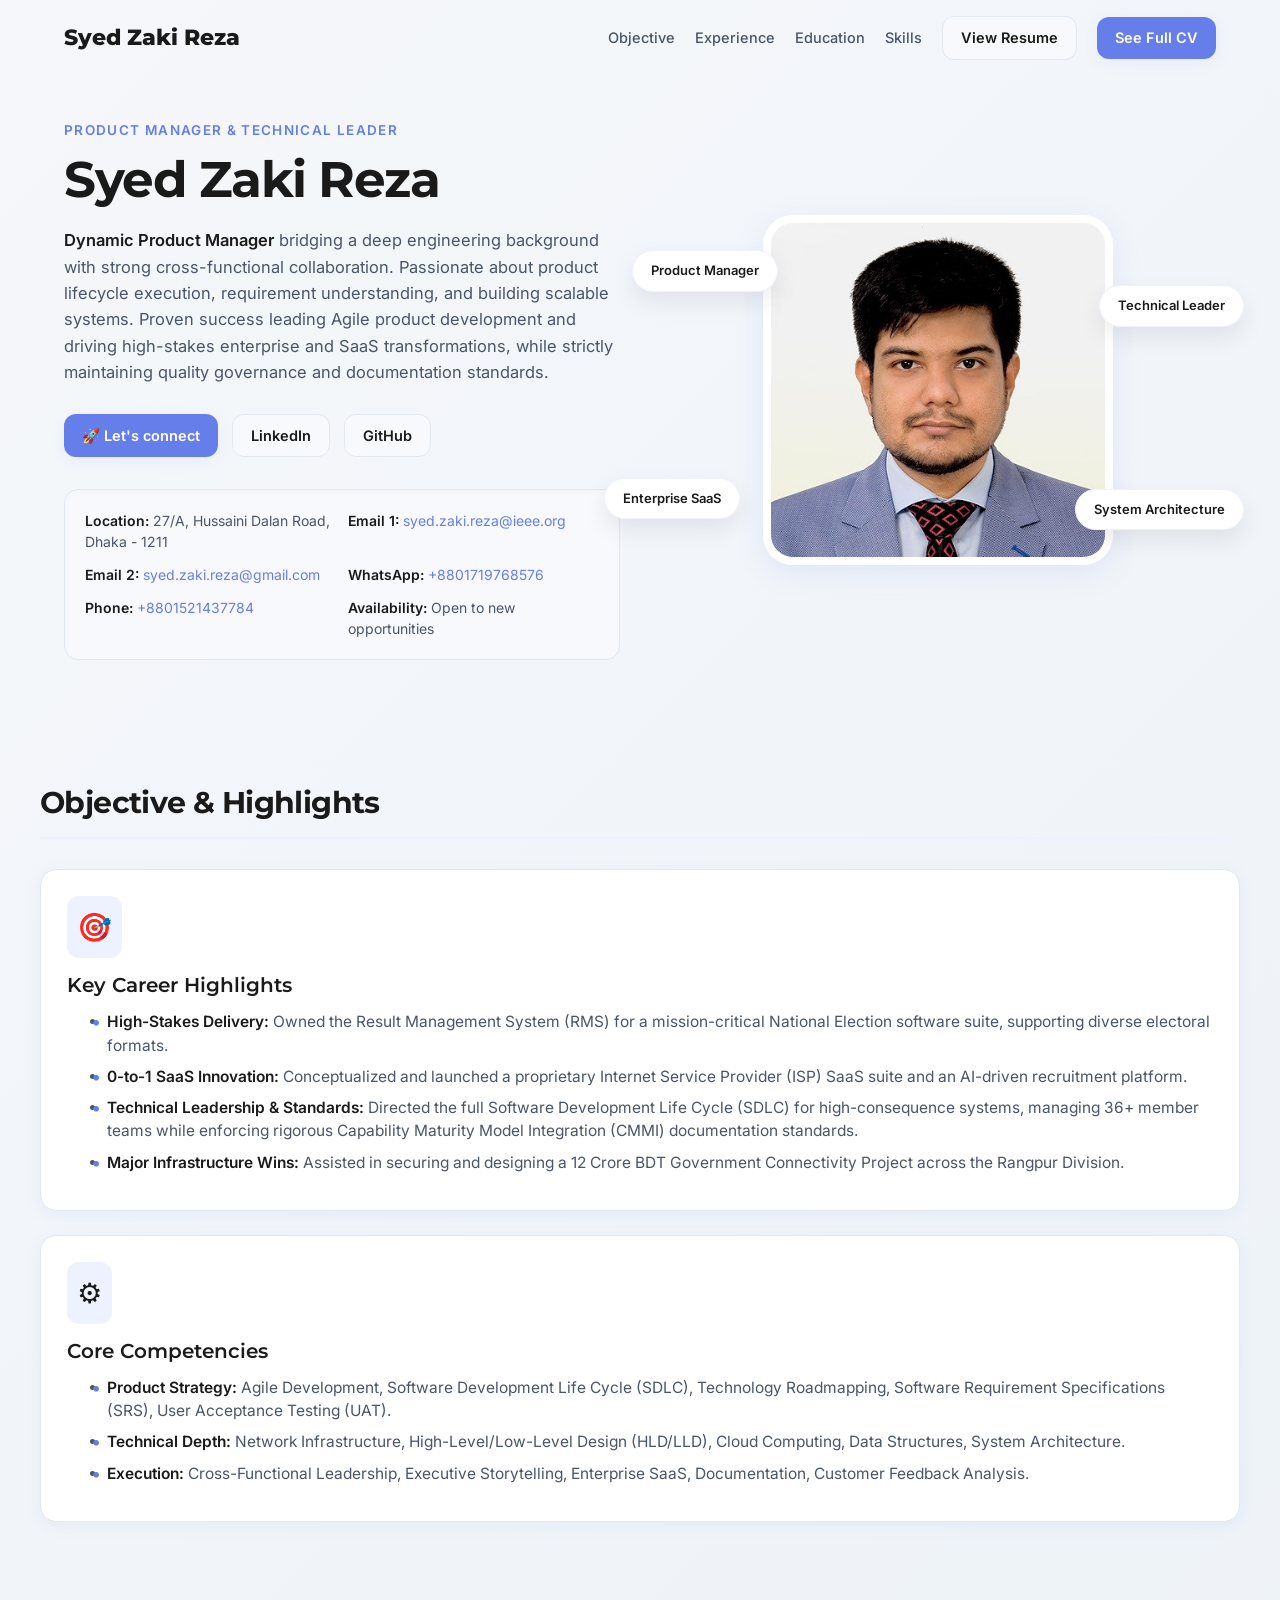
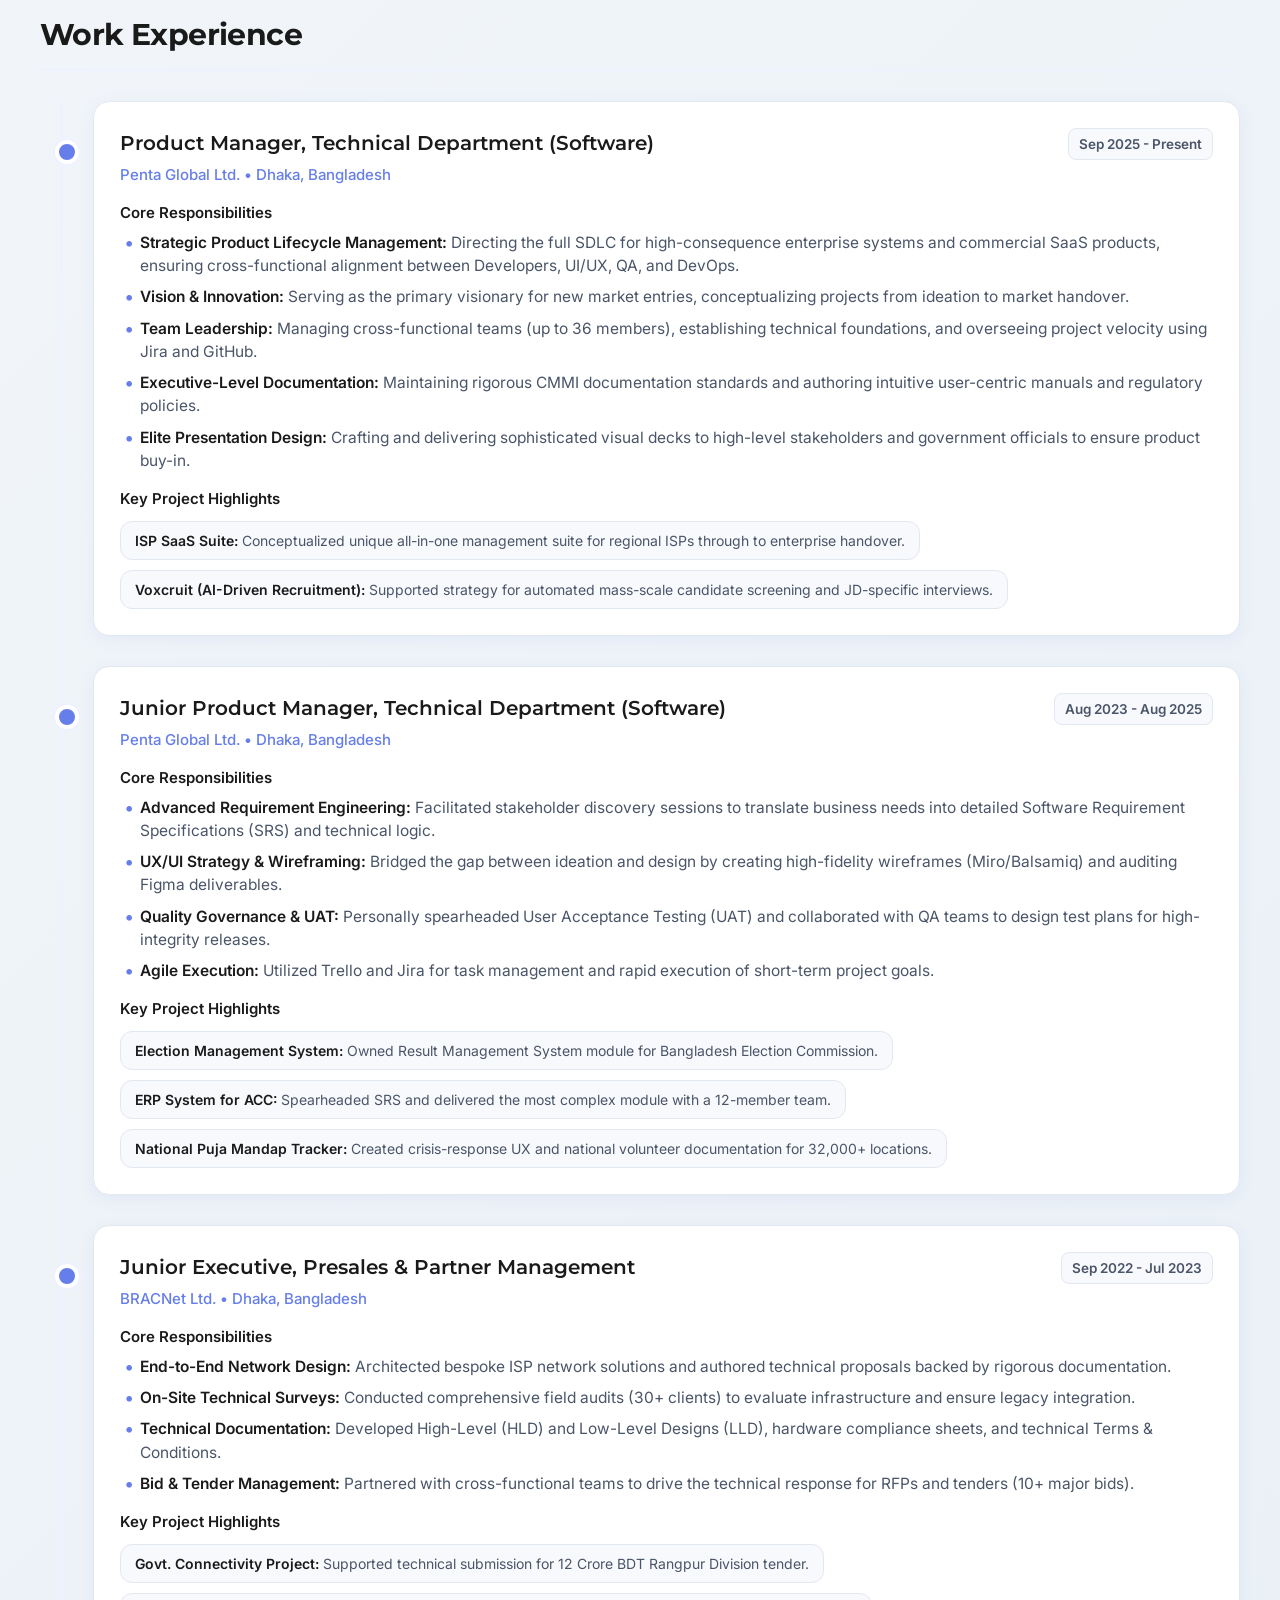
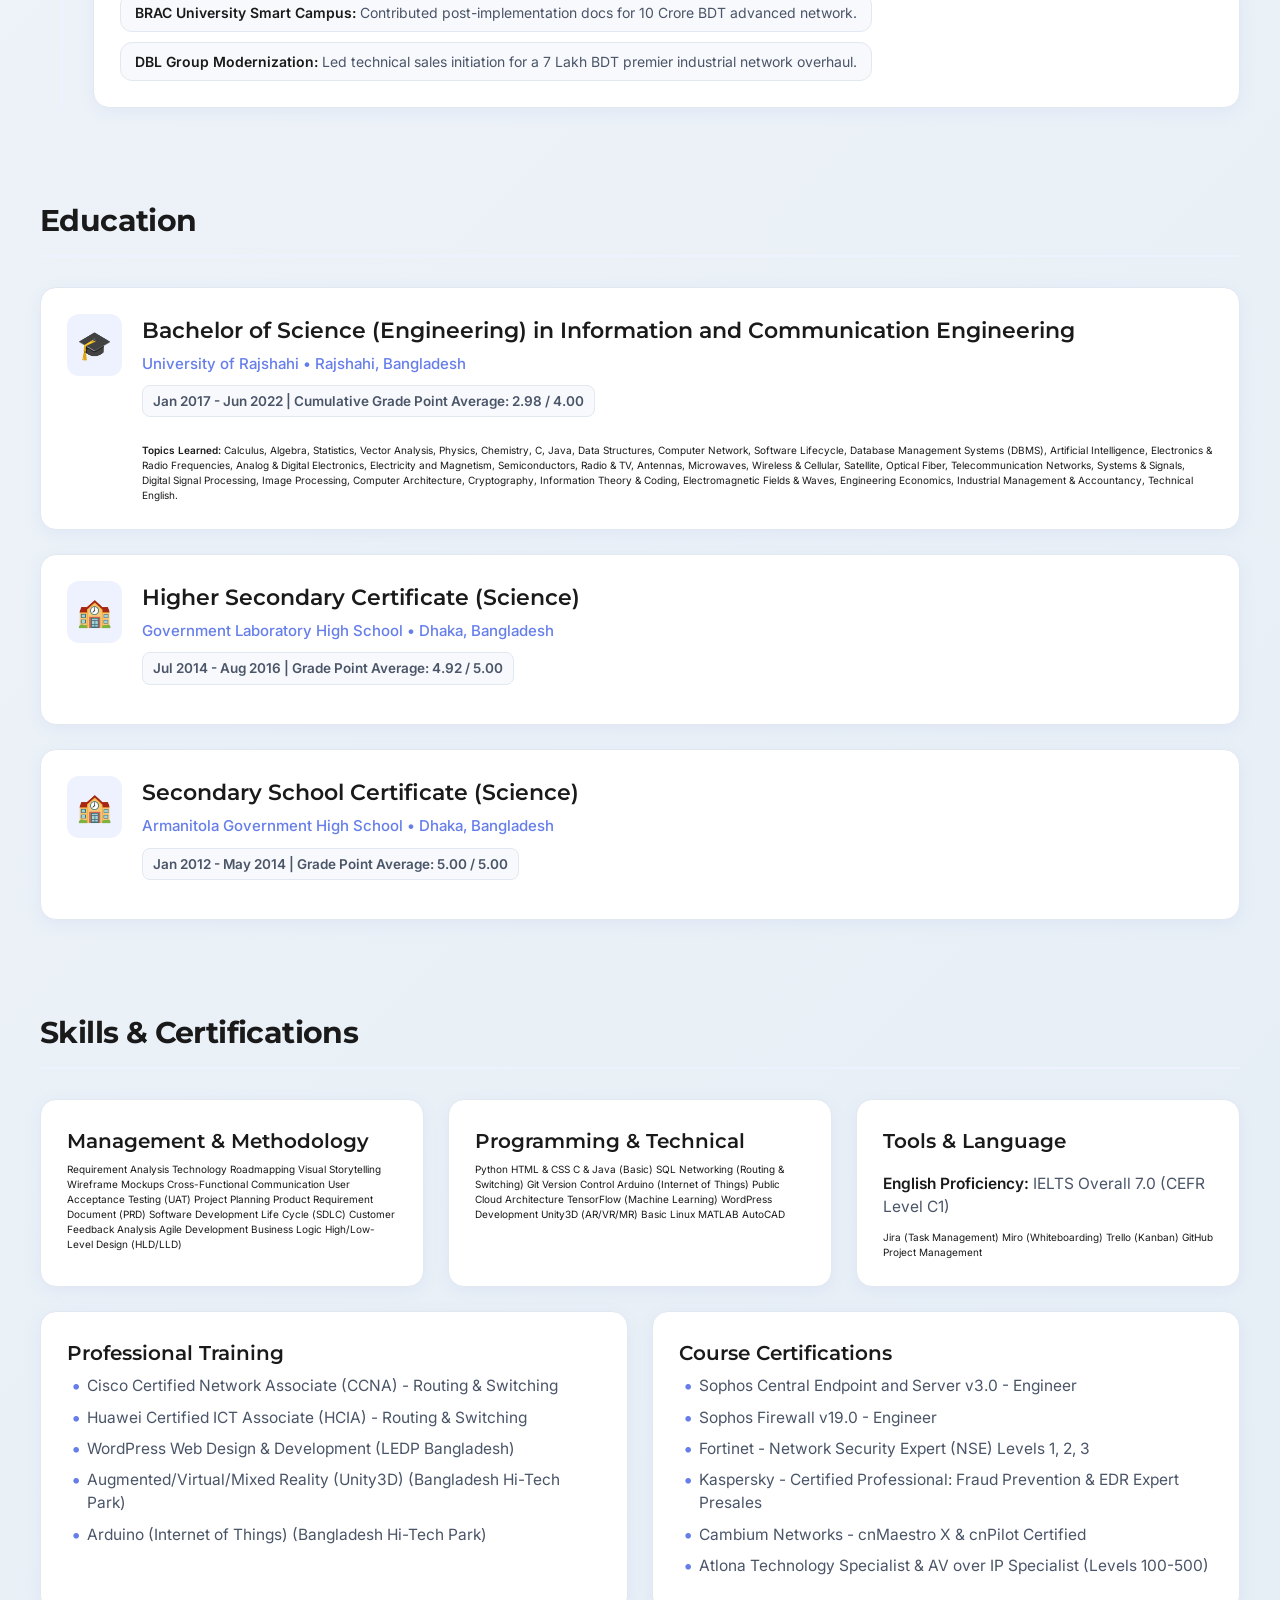
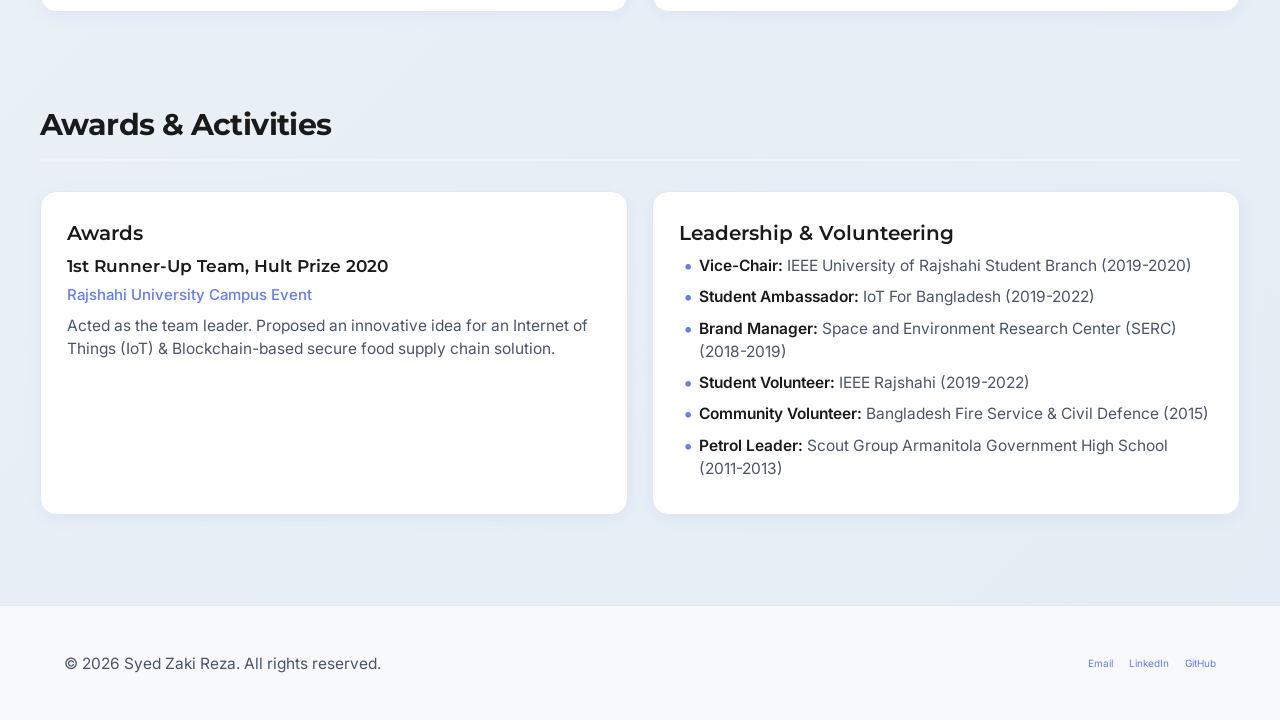
==== commit d63bacd6: "refactor: migrate portfolio content to a new structure with support for a dedicated resume page and " ====
--- a/index.html
+++ b/index.html
@@ -1,305 +1,409 @@
 <!DOCTYPE html>
 <html lang="en">
-  <head>
-    <meta charset="UTF-8" />
-    <meta name="viewport" content="width=device-width, initial-scale=1.0" />
-    <title>Syed Zaki Reza | Product Manager</title>
-    <link rel="preconnect" href="https://fonts.googleapis.com" />
-    <link rel="preconnect" href="https://fonts.gstatic.com" crossorigin />
-    <link
-      href="https://fonts.googleapis.com/css2?family=Inter:wght@300;400;500;600&family=Montserrat:wght@500;600;700&display=swap"
-      rel="stylesheet"
-    />
-    <link rel="stylesheet" href="styles.css" />
-  </head>
-  <body>
-    <div class="page-shell">
-      <div class="top-accent"></div>
-      <main class="portfolio-page">
-        <section class="hero-card">
-          <div class="contact-bar">
-            <p class="contact-line"><strong>syed.zaki.reza@ieee.org</strong> • +8801719768576 (WhatsApp)</p>
-            <p class="contact-line">syed.zaki.reza@gmail.com • +8801521437784</p>
-            <p class="contact-line"><a href="https://www.linkedin.com/in/syed-zaki-reza/" target="_blank" rel="noreferrer">linkedin.com/in/syed-zaki-reza/</a> , <a href="https://github.com/syed-zaki-reza" target="_blank" rel="noreferrer">github.com/syed-zaki-reza/</a></p>
-            <p class="contact-line">Dhaka, Bangladesh • Passport #A20208751</p>
-          </div>
-          <div class="hero-content">
-            <div class="hero-copy">
-              <p class="eyebrow">Product Manager & Technical Leader</p>
-              <h1>Syed Zaki Reza</h1>
-              <p class="hero-text">
-                Dynamic and evolving Product Manager with an engineering background, strong cross-functional collaboration, and proven success delivering enterprise systems and SaaS solutions.
-              </p>
-              <div class="hero-links">
-                <a href="mailto:syed.zaki.reza@ieee.org">Email (primary)</a>
-                <a href="mailto:syed.zaki.reza@gmail.com">Email (alternate)</a>
-                <a href="tel:+8801719768576">WhatsApp</a>
-                <a href="https://www.linkedin.com/in/syed-zaki-reza/" target="_blank" rel="noreferrer">LinkedIn</a>
-                <a href="https://github.com/syed-zaki-reza" target="_blank" rel="noreferrer">GitHub</a>
-              </div>
-            </div>
-            <div class="hero-panel">
-              <div class="profile-image"></div>
-              <div class="profile-meta">
-                <p><strong>Location</strong> Dhaka, Bangladesh</p>
-                <p><strong>Passport</strong> A20208751</p>
-                <p><strong>Availability</strong> Open to new opportunities</p>
-              </div>
-            </div>
-          </div>
-        </section>
-
-        <section class="content-grid">
-          <div class="main-column">
-            <article class="card section-card">
-              <div class="section-heading">
-                <span class="section-number">01</span>
-                <h2>Objective</h2>
-              </div>
-            <p>Technical Product Manager bridging deep engineering foundations with high-stakes SaaS execution. I turn complex system architectures into scalable products—from mission-critical national platforms to AI-driven enterprise SaaS.</p>
-
-            <p>My core edge is a rare blend of hands-on engineering and strategic product leadership. I don't just map user journeys; I understand the underlying network infrastructure, technical constraints, and system logic. This allows me to lead cross-functional engineering teams with deep credibility, ensuring business vision aligns perfectly with engineering reality.</p>
-
-            <p>🎯 <strong>Key Career Highlights:</strong></p>
-            <ul>
-              <li><strong>High-Stakes Delivery:</strong> Owned the Result Management System for a mission-critical National Election software suite, scaling it to support diverse electoral formats nationwide.</li>
-              <li><strong>0-to-1 SaaS Innovation:</strong> Conceptualized and launched a proprietary ISP SaaS suite and an AI-driven recruitment platform, driving them from ideation to enterprise handover.</li>
-              <li><strong>Technical Leadership:</strong> Directed the full SDLC for high-consequence systems, managing 36+ member teams and enforcing rigorous CMMI documentation standards.</li>
+
+<head>
+  <meta charset="UTF-8" />
+  <meta name="viewport" content="width=device-width, initial-scale=1.0" />
+  <title>Syed Zaki Reza | Product Manager</title>
+  <link rel="preconnect" href="https://fonts.googleapis.com" />
+  <link rel="preconnect" href="https://fonts.gstatic.com" crossorigin />
+  <link
+    href="https://fonts.googleapis.com/css2?family=Inter:wght@300;400;500;600&family=Montserrat:wght@500;600;700;800&display=swap"
+    rel="stylesheet" />
+  <link rel="stylesheet" href="styles.css" />
+</head>
+
+<body>
+  <!-- NAVIGATION BAR -->
+  <header class="site-header">
+    <div class="nav-container">
+      <a href="#" class="brand">Syed Zaki Reza</a>
+      <nav class="site-nav">
+        <a href="#objective">Objective</a>
+        <a href="#experience">Experience</a>
+        <a href="#education">Education</a>
+        <a href="#skills">Skills</a>
+        <button id="openResumeModal" class="btn btn-outline">View Resume</button>
+        <a class="btn btn-primary"
+          href="https://docs.google.com/document/d/1Iot8-DZbNj01B0OJmPE_xgx4jnDGcAOPASiRBeydPu4/edit?tab=t.0"
+          target="_blank" rel="noreferrer">See Full CV</a>
+      </nav>
+    </div>
+  </header>
+
+  <main id="main">
+    <!-- HERO SECTION -->
+    <section class="hero container" id="hero">
+      <div class="hero-grid">
+        <div class="hero-content fade-in-up">
+          <p class="eyebrow">Product Manager & Technical Leader</p>
+          <h1>Syed Zaki Reza</h1>
+          <p class="bio">
+            <strong>Dynamic Product Manager</strong> bridging a deep engineering background with strong cross-functional
+            collaboration. Passionate about product lifecycle execution, requirement understanding, and building
+            scalable systems. Proven success leading Agile product development and driving high-stakes enterprise and
+            SaaS transformations, while strictly maintaining quality governance and documentation standards.
+          </p>
+          <div class="cta-row">
+            <a class="btn btn-primary" href="mailto:syed.zaki.reza@ieee.org">🚀 Let's connect</a>
+            <a class="btn btn-outline" href="https://www.linkedin.com/in/syed-zaki-reza/" target="_blank"
+              rel="noreferrer">LinkedIn</a>
+            <a class="btn btn-outline" href="https://github.com/syed-zaki-reza" target="_blank"
+              rel="noreferrer">GitHub</a>
+          </div>
+
+          <div class="contact-grid">
+            <div class="contact-item"><strong>Location:</strong> 27/A, Hussaini Dalan Road, Dhaka - 1211</div>
+            <div class="contact-item"><strong>Email 1:</strong> <a
+                href="mailto:syed.zaki.reza@ieee.org">syed.zaki.reza@ieee.org</a></div>
+            <div class="contact-item"><strong>Email 2:</strong> <a
+                href="mailto:syed.zaki.reza@gmail.com">syed.zaki.reza@gmail.com</a></div>
+            <div class="contact-item"><strong>WhatsApp:</strong> <a href="tel:+8801719768576">+8801719768576</a></div>
+            <div class="contact-item"><strong>Phone:</strong> <a href="tel:+8801521437784">+8801521437784</a></div>
+            <div class="contact-item"><strong>Availability:</strong> Open to new opportunities</div>
+          </div>
+        </div>
+        <div class="hero-media fade-in-up" style="animation-delay: 0.1s;">
+          <div class="profile-photo-wrapper">
+            <img src="./src/img/profile picture.jpg" alt="Syed Zaki Reza" class="profile-photo" />
+          </div>
+          <div class="cloud cloud-1">Product Manager</div>
+          <div class="cloud cloud-2">Enterprise SaaS</div>
+          <div class="cloud cloud-3">Technical Leader</div>
+          <div class="cloud cloud-4">System Architecture</div>
+        </div>
+      </div>
+    </section>
+
+    <!-- OBJECTIVE -->
+    <section class="container section" id="objective">
+      <div class="section-header fade-in-up">
+        <h2>Objective & Highlights</h2>
+      </div>
+      <div class="cards-grid">
+        <div class="card highlight-card fade-in-up">
+          <div class="card-icon">🎯</div>
+          <h3>Key Career Highlights</h3>
+          <ul class="dynamic-list">
+            <li><strong>High-Stakes Delivery:</strong> Owned the Result Management System (RMS) for a mission-critical
+              National Election software suite, supporting diverse electoral formats.</li>
+            <li><strong>0-to-1 SaaS Innovation:</strong> Conceptualized and launched a proprietary Internet Service
+              Provider (ISP) SaaS suite and an AI-driven recruitment platform.</li>
+            <li><strong>Technical Leadership & Standards:</strong> Directed the full Software Development Life Cycle
+              (SDLC) for high-consequence systems, managing 36+ member teams while enforcing rigorous Capability
+              Maturity Model Integration (CMMI) documentation standards.</li>
+            <li><strong>Major Infrastructure Wins:</strong> Assisted in securing and designing a 12 Crore BDT Government
+              Connectivity Project across the Rangpur Division.</li>
+          </ul>
+        </div>
+        <div class="card highlight-card fade-in-up" style="animation-delay: 0.1s;">
+          <div class="card-icon">⚙️</div>
+          <h3>Core Competencies</h3>
+          <ul class="dynamic-list">
+            <li><strong>Product Strategy:</strong> Agile Development, Software Development Life Cycle (SDLC), Technology
+              Roadmapping, Software Requirement Specifications (SRS), User Acceptance Testing (UAT).</li>
+            <li><strong>Technical Depth:</strong> Network Infrastructure, High-Level/Low-Level Design (HLD/LLD), Cloud
+              Computing, Data Structures, System Architecture.</li>
+            <li><strong>Execution:</strong> Cross-Functional Leadership, Executive Storytelling, Enterprise SaaS,
+              Documentation, Customer Feedback Analysis.</li>
+          </ul>
+        </div>
+      </div>
+    </section>
+
+    <!-- EXPERIENCE -->
+    <section class="container section" id="experience">
+      <div class="section-header fade-in-up">
+        <h2>Work Experience</h2>
+      </div>
+      <div class="timeline">
+        <article class="timeline-item card fade-in-up">
+          <div class="timeline-header">
+            <div>
+              <h3>Product Manager, Technical Department (Software)</h3>
+              <p class="company-info">Penta Global Ltd. • Dhaka, Bangladesh</p>
+            </div>
+            <span class="timeline-date">Sep 2025 - Present</span>
+          </div>
+          <div class="timeline-content">
+            <p class="content-title">Core Responsibilities</p>
+            <ul class="dynamic-list">
+              <li><strong>Strategic Product Lifecycle Management:</strong> Directing the full SDLC for high-consequence
+                enterprise systems and commercial SaaS products, ensuring cross-functional alignment between Developers,
+                UI/UX, QA, and DevOps.</li>
+              <li><strong>Vision & Innovation:</strong> Serving as the primary visionary for new market entries,
+                conceptualizing projects from ideation to market handover.</li>
+              <li><strong>Team Leadership:</strong> Managing cross-functional teams (up to 36 members), establishing
+                technical foundations, and overseeing project velocity using Jira and GitHub.</li>
+              <li><strong>Executive-Level Documentation:</strong> Maintaining rigorous CMMI documentation standards and
+                authoring intuitive user-centric manuals and regulatory policies.</li>
+              <li><strong>Elite Presentation Design:</strong> Crafting and delivering sophisticated visual decks to
+                high-level stakeholders and government officials to ensure product buy-in.</li>
             </ul>
-
-            <p>⚙️ <strong>Core Competencies:</strong></p>
-            <ul>
-              <li><strong>Product Strategy:</strong> Agile/Scrum, SDLC, Technology Roadmapping, SRS/PRD, UAT</li>
-              <li><strong>Technical Depth:</strong> Network Infrastructure, Cloud, Data Structures</li>
-              <li><strong>Execution:</strong> Cross-Functional Leadership, Executive Storytelling, Enterprise SaaS</li>
+            <p class="content-title">Key Project Highlights</p>
+            <div class="project-highlights">
+              <div class="project-pill"><strong>ISP SaaS Suite:</strong> Conceptualized unique all-in-one management
+                suite for regional ISPs through to enterprise handover.</div>
+              <div class="project-pill"><strong>Voxcruit (AI-Driven Recruitment):</strong> Supported strategy for
+                automated mass-scale candidate screening and JD-specific interviews.</div>
+            </div>
+          </div>
+        </article>
+
+        <article class="timeline-item card fade-in-up">
+          <div class="timeline-header">
+            <div>
+              <h3>Junior Product Manager, Technical Department (Software)</h3>
+              <p class="company-info">Penta Global Ltd. • Dhaka, Bangladesh</p>
+            </div>
+            <span class="timeline-date">Aug 2023 - Aug 2025</span>
+          </div>
+          <div class="timeline-content">
+            <p class="content-title">Core Responsibilities</p>
+            <ul class="dynamic-list">
+              <li><strong>Advanced Requirement Engineering:</strong> Facilitated stakeholder discovery sessions to
+                translate business needs into detailed Software Requirement Specifications (SRS) and technical logic.
+              </li>
+              <li><strong>UX/UI Strategy & Wireframing:</strong> Bridged the gap between ideation and design by creating
+                high-fidelity wireframes (Miro/Balsamiq) and auditing Figma deliverables.</li>
+              <li><strong>Quality Governance & UAT:</strong> Personally spearheaded User Acceptance Testing (UAT) and
+                collaborated with QA teams to design test plans for high-integrity releases.</li>
+              <li><strong>Agile Execution:</strong> Utilized Trello and Jira for task management and rapid execution of
+                short-term project goals.</li>
             </ul>
-            </article>
-
-            <article class="card section-card">
-              <div class="section-heading">
-                <span class="section-number">02</span>
-                <h2>Work Experience</h2>
-              </div>
-
-              <div class="experience-block">
-                <div class="experience-header">
-                  <div>
-                    <h3>Product Manager, Technical Department (Software)</h3>
-                    <p class="subtle">Penta Global Ltd. • Dhaka, Bangladesh</p>
-                  </div>
-                  <span class="role-date">Sep 2025 - Present</span>
-                </div>
-                <div class="experience-list">
-                  <p class="experience-title">Core Responsibilities</p>
-                  <ul>
-                    <li>Directing the full SDLC for enterprise systems and commercial SaaS products, aligning Developers, UI/UX, QA, and DevOps.</li>
-                    <li>Setting product vision, ideating new market entries, and managing innovation from concept to handover.</li>
-                    <li>Managing cross-functional teams up to 36 members and driving project velocity with Jira and GitHub.</li>
-                    <li>Maintaining CMMI documentation standards and authoring user manuals and regulatory policies.</li>
-                    <li>Designing executive-level visual decks for high-level stakeholders and government officials.</li>
-                  </ul>
-                  <p class="experience-title">Key Project Highlights</p>
-                  <ul>
-                    <li><strong>ISP SaaS Suite</strong> — led product conceptualization and feature design for a proprietary ISP management platform.</li>
-                    <li><strong>Voxcruit</strong> — supported AI-driven recruitment strategy and JD-specific interview generation, reducing candidate screening cycle.</li>
-                  </ul>
-                </div>
-              </div>
-
-              <div class="experience-block">
-                <div class="experience-header">
-                  <div>
-                    <h3>Junior Product Manager, Technical Department (Software)</h3>
-                    <p class="subtle">Penta Global Ltd. • Dhaka, Bangladesh</p>
-                  </div>
-                  <span class="role-date">Aug 2023 - Aug 2025</span>
-                </div>
-                <div class="experience-list">
-                  <p class="experience-title">Core Responsibilities</p>
-                  <ul>
-                    <li>Facilitated stakeholder discovery sessions and produced detailed SRS and technical logic.</li>
-                    <li>Bridged ideation and design through wireframes and audited Figma deliverables.</li>
-                    <li>Led UAT, QA collaboration, and test planning for high-integrity releases.</li>
-                    <li>Managed Agile execution using Trello and Jira for short-term goals.
-                  </li></ul>
-                  <p class="experience-title">Key Project Highlights</p>
-                  <ul>
-                    <li><strong>Election Management System</strong> — owned RMS module for Bangladesh Election Commission and expanded support for multiple election types.</li>
-                    <li><strong>ERP System for ACC</strong> — delivered the first complex module and led a 12-member team to establish the system foundation.</li>
-                    <li><strong>National Puja Mandap & Volunteer Tracker</strong> — created crisis-response UX, QA processes, and volunteer documentation during 2024 unrest.</li>
-                  </ul>
-                </div>
-              </div>
-
-              <div class="experience-block">
-                <div class="experience-header">
-                  <div>
-                    <h3>Junior Executive, Presales & Partner Management</h3>
-                    <p class="subtle">BRACNet Ltd. • Dhaka, Bangladesh</p>
-                  </div>
-                  <span class="role-date">Sep 2022 - Jul 2023</span>
-                </div>
-                <div class="experience-list">
-                  <p class="experience-title">Core Responsibilities</p>
-                  <ul>
-                    <li>Architected bespoke ISP solutions and authored technical proposals with reference documentation.</li>
-                    <li>Translated client requirements into actionable technical designs and managed milestones through CRM tools.</li>
-                    <li>Conducted field audits, designed HLD/LLD, and evaluated hardware for vendor and OEM compliance.</li>
-                    <li>Supported bids, tenders, and technical sales for high-value proposals.</li>
-                  </ul>
-                  <p class="experience-title">Key Project Highlights</p>
-                  <ul>
-                    <li>Supported winning government connectivity tender for Rangpur Division (12 Crore BDT).</li>
-                    <li>Contributed documentation for BRAC University Smart Campus (10 Crore BDT).</li>
-                    <li>Led technical sales initiation for DBL Group infrastructure modernization.</li>
-                    <li>Performed technical audits for 30+ clients and assisted senior management with 10+ major bids.</li>
-                  </ul>
-                </div>
-              </div>
-            </article>
-
-            <article class="card section-card">
-              <div class="section-heading">
-                <span class="section-number">03</span>
-                <h2>Education</h2>
-              </div>
-              <div class="education-item">
-                <h3>BSc (Engineering) in Information and Communication Engineering</h3>
-                <p class="subtle">University of Rajshahi • Rajshahi, Bangladesh</p>
-                <p class="date-line">Jan 2017 - Jun 2022 | CGP: 2.98 / 4.00</p>
-                <p class="education-notes">Key subjects: Data Structures, Computer Networks, AI, DBMS, Telecommunications, Digital Signal Processing, Cryptography, Software Lifecycle.</p>
-              </div>
-              <div class="education-item">
-                <h3>Higher Secondary Certificate (HSC)</h3>
-                <p class="subtle">Government Laboratory High School • Dhaka, Bangladesh</p>
-                <p class="date-line">Jul 2014 - Aug 2016 | GPA: 4.92 / 5.00</p>
-              </div>
-              <div class="education-item">
-                <h3>Secondary School Certificate (SSC)</h3>
-                <p class="subtle">Armanitola Government High School • Dhaka, Bangladesh</p>
-                <p class="date-line">Jan 2012 - May 2014 | GPA: 5.00 / 5.00</p>
-              </div>
-            </article>
-
-            <article class="card section-card">
-              <div class="section-heading">
-                <span class="section-number">04</span>
-                <h2>Professional Training & Certifications</h2>
-              </div>
-              <div class="training-grid">
-                <div>
-                  <h4>Professional Training</h4>
-                  <ul>
-                    <li>CCNA Routing & Switching (200-125, v6)</li>
-                    <li>HCIA Routing & Switching</li>
-                    <li>WordPress Web Design & Development</li>
-                    <li>AR/VR/MR (Unity3D)</li>
-                    <li>Arduino (IoT)</li>
-                  </ul>
-                </div>
-                <div>
-                  <h4>Certifications</h4>
-                  <ul>
-                    <li>Sophos Central Endpoint & Server Engineer</li>
-                    <li>Sophos Firewall Engineer</li>
-                    <li>Fortinet NSE 1, 2, 3</li>
-                    <li>Kaspersky Fraud Prevention & EDR Expert</li>
-                    <li>Cambium Networks cnMaestro X & cnPilot</li>
-                    <li>Atlona Technology Specialist & AV over IP Specialist</li>
-                  </ul>
-                </div>
-              </div>
-            </article>
-
-            <article class="card section-card">
-              <div class="section-heading">
-                <span class="section-number">05</span>
-                <h2>Awards & Activities</h2>
-              </div>
-              <div class="award-item">
-                <h3>1st Runner-Up Team, Hult Prize 2020</h3>
-                <p class="subtle">Rajshahi University Campus Event</p>
-                <p class="award-note">Led the team to propose an IoT & Blockchain-based secure food supply chain solution.</p>
-              </div>
-              <div class="activity-list">
-                <div>
-                  <h4>Student Club Roles</h4>
-                  <ul>
-                    <li>Vice-Chair, IEEE University of Rajshahi Student Branch</li>
-                    <li>Student Ambassador, IoT For Bangladesh</li>
-                    <li>Brand Manager, Space and Environment Research Center (SERC)</li>
-                  </ul>
-                </div>
-                <div>
-                  <h4>Volunteer Experience</h4>
-                  <ul>
-                    <li>Student Volunteer, IEEE Rajshahi</li>
-                    <li>Community Volunteer, Bangladesh Fire Service & Civil Defence</li>
-                    <li>Petrol Leader, Scout Group Armanitola Government High School</li>
-                  </ul>
-                </div>
-              </div>
-            </article>
-          </div>
-
-          <aside class="sidebar-column">
-            <div class="card sidebar-card">
-              <h2>Core Skills</h2>
-              <div class="skill-group">
-                <p class="skill-group-title">Product, Strategy & Delivery</p>
-                <div class="chips">
-                  <span>Requirement Analysis</span>
-                  <span>Technology Roadmap</span>
-                  <span>PRD & SDLC</span>
-                  <span>UAT & QA</span>
-                  <span>Documentation</span>
-                </div>
-              </div>
-              <div class="skill-group">
-                <p class="skill-group-title">Technical & Systems</p>
-                <div class="chips">
-                  <span>Python</span>
-                  <span>HTML & CSS</span>
-                  <span>Networking R&S</span>
-                  <span>Git</span>
-                  <span>Cloud</span>
-                </div>
-              </div>
-              <div class="skill-group">
-                <p class="skill-group-title">Tools & Platforms</p>
-                <div class="chips">
-                  <span>Jira</span>
-                  <span>Miro</span>
-                  <span>Figma</span>
-                  <span>Trello</span>
-                  <span>AutoCAD</span>
-                </div>
-              </div>
-            </div>
-
-            <div class="card sidebar-card">
-              <h2>Language & Communication</h2>
-              <div class="profile-stat">
-                <p>IELTS Overall</p>
-                <strong>7.0</strong>
-              </div>
-              <div class="language-detail">
-                <p>Listening: 8.0</p>
-                <p>Reading: 8.0</p>
-                <p>Writing: 6.0</p>
-                <p>Speaking: 6.5</p>
-              </div>
-              <p class="language-note">CEFR Level C1, Academic test delivered December 2025.</p>
-            </div>
-
-            <div class="card sidebar-card highlight-card">
-              <h2>Contact</h2>
-              <p class="highlight-text">Ready to lead product-driven teams and deliver strategic digital transformations.</p>
-              <a class="contact-button" href="mailto:syed.zaki.reza@ieee.org">Email Me</a>
-            </div>
-          </aside>
-        </section>
-      </main>
+            <p class="content-title">Key Project Highlights</p>
+            <div class="project-highlights">
+              <div class="project-pill"><strong>Election Management System:</strong> Owned Result Management System
+                module for Bangladesh Election Commission.</div>
+              <div class="project-pill"><strong>ERP System for ACC:</strong> Spearheaded SRS and delivered the most
+                complex module with a 12-member team.</div>
+              <div class="project-pill"><strong>National Puja Mandap Tracker:</strong> Created crisis-response UX and
+                national volunteer documentation for 32,000+ locations.</div>
+            </div>
+          </div>
+        </article>
+
+        <article class="timeline-item card fade-in-up">
+          <div class="timeline-header">
+            <div>
+              <h3>Junior Executive, Presales & Partner Management</h3>
+              <p class="company-info">BRACNet Ltd. • Dhaka, Bangladesh</p>
+            </div>
+            <span class="timeline-date">Sep 2022 - Jul 2023</span>
+          </div>
+          <div class="timeline-content">
+            <p class="content-title">Core Responsibilities</p>
+            <ul class="dynamic-list">
+              <li><strong>End-to-End Network Design:</strong> Architected bespoke ISP network solutions and authored
+                technical proposals backed by rigorous documentation.</li>
+              <li><strong>On-Site Technical Surveys:</strong> Conducted comprehensive field audits (30+ clients) to
+                evaluate infrastructure and ensure legacy integration.</li>
+              <li><strong>Technical Documentation:</strong> Developed High-Level (HLD) and Low-Level Designs (LLD),
+                hardware compliance sheets, and technical Terms & Conditions.</li>
+              <li><strong>Bid & Tender Management:</strong> Partnered with cross-functional teams to drive the technical
+                response for RFPs and tenders (10+ major bids).</li>
+            </ul>
+            <p class="content-title">Key Project Highlights</p>
+            <div class="project-highlights">
+              <div class="project-pill"><strong>Govt. Connectivity Project:</strong> Supported technical submission for
+                12 Crore BDT Rangpur Division tender.</div>
+              <div class="project-pill"><strong>BRAC University Smart Campus:</strong> Contributed post-implementation
+                docs for 10 Crore BDT advanced network.</div>
+              <div class="project-pill"><strong>DBL Group Modernization:</strong> Led technical sales initiation for a 7
+                Lakh BDT premier industrial network overhaul.</div>
+            </div>
+          </div>
+        </article>
+      </div>
+    </section>
+
+    <!-- EDUCATION -->
+    <section class="container section" id="education">
+      <div class="section-header fade-in-up">
+        <h2>Education</h2>
+      </div>
+      <div class="cards-grid cols-1">
+        <article class="card edu-card fade-in-up">
+          <div class="edu-icon">🎓</div>
+          <div class="edu-content">
+            <h3>Bachelor of Science (Engineering) in Information and Communication Engineering</h3>
+            <p class="company-info">University of Rajshahi • Rajshahi, Bangladesh</p>
+            <p class="timeline-date inline-date">Jan 2017 - Jun 2022 | Cumulative Grade Point Average: 2.98 / 4.00</p>
+            <div class="edu-notes" style="margin-top: 12px;">
+              <strong>Topics Learned:</strong> Calculus, Algebra, Statistics, Vector Analysis, Physics, Chemistry, C,
+              Java, Data Structures, Computer Network, Software Lifecycle, Database Management Systems (DBMS),
+              Artificial Intelligence, Electronics & Radio Frequencies, Analog & Digital Electronics, Electricity and
+              Magnetism, Semiconductors, Radio & TV, Antennas, Microwaves, Wireless & Cellular, Satellite, Optical
+              Fiber, Telecommunication Networks, Systems & Signals, Digital Signal Processing, Image Processing,
+              Computer Architecture, Cryptography, Information Theory & Coding, Electromagnetic Fields & Waves,
+              Engineering Economics, Industrial Management & Accountancy, Technical English.
+            </div>
+          </div>
+        </article>
+        <article class="card edu-card fade-in-up">
+          <div class="edu-icon">🏫</div>
+          <div class="edu-content">
+            <h3>Higher Secondary Certificate (Science)</h3>
+            <p class="company-info">Government Laboratory High School • Dhaka, Bangladesh</p>
+            <p class="timeline-date inline-date">Jul 2014 - Aug 2016 | Grade Point Average: 4.92 / 5.00</p>
+          </div>
+        </article>
+        <article class="card edu-card fade-in-up">
+          <div class="edu-icon">🏫</div>
+          <div class="edu-content">
+            <h3>Secondary School Certificate (Science)</h3>
+            <p class="company-info">Armanitola Government High School • Dhaka, Bangladesh</p>
+            <p class="timeline-date inline-date">Jan 2012 - May 2014 | Grade Point Average: 5.00 / 5.00</p>
+          </div>
+        </article>
+      </div>
+    </section>
+
+    <!-- SKILLS & CERTIFICATIONS -->
+    <section class="container section" id="skills">
+      <div class="section-header fade-in-up">
+        <h2>Skills & Certifications</h2>
+      </div>
+      <div class="cards-grid cols-3">
+        <div class="card skill-card fade-in-up">
+          <h3>Management & Methodology</h3>
+          <div class="tags">
+            <span>Requirement Analysis</span>
+            <span>Technology Roadmapping</span>
+            <span>Visual Storytelling</span>
+            <span>Wireframe Mockups</span>
+            <span>Cross-Functional Communication</span>
+            <span>User Acceptance Testing (UAT)</span>
+            <span>Project Planning</span>
+            <span>Product Requirement Document (PRD)</span>
+            <span>Software Development Life Cycle (SDLC)</span>
+            <span>Customer Feedback Analysis</span>
+            <span>Agile Development</span>
+            <span>Business Logic</span>
+            <span>High/Low-Level Design (HLD/LLD)</span>
+          </div>
+        </div>
+        <div class="card skill-card fade-in-up" style="animation-delay: 0.1s;">
+          <h3>Programming & Technical</h3>
+          <div class="tags">
+            <span>Python</span>
+            <span>HTML & CSS</span>
+            <span>C & Java (Basic)</span>
+            <span>SQL</span>
+            <span>Networking (Routing & Switching)</span>
+            <span>Git Version Control</span>
+            <span>Arduino (Internet of Things)</span>
+            <span>Public Cloud Architecture</span>
+            <span>TensorFlow (Machine Learning)</span>
+            <span>WordPress Development</span>
+            <span>Unity3D (AR/VR/MR)</span>
+            <span>Basic Linux</span>
+            <span>MATLAB</span>
+            <span>AutoCAD</span>
+          </div>
+        </div>
+        <div class="card skill-card fade-in-up" style="animation-delay: 0.2s;">
+          <h3>Tools & Language</h3>
+          <p style="margin-bottom: 12px;"><strong>English Proficiency:</strong> IELTS Overall 7.0 (CEFR Level C1)</p>
+          <div class="tags">
+            <span>Jira (Task Management)</span>
+            <span>Miro (Whiteboarding)</span>
+            <span>Trello (Kanban)</span>
+            <span>GitHub Project Management</span>
+          </div>
+        </div>
+      </div>
+
+      <div class="cards-grid cols-2" style="margin-top: 24px;">
+        <div class="card skill-card fade-in-up">
+          <h3>Professional Training</h3>
+          <ul class="clean-list dynamic-list">
+            <li>Cisco Certified Network Associate (CCNA) - Routing & Switching</li>
+            <li>Huawei Certified ICT Associate (HCIA) - Routing & Switching</li>
+            <li>WordPress Web Design & Development (LEDP Bangladesh)</li>
+            <li>Augmented/Virtual/Mixed Reality (Unity3D) (Bangladesh Hi-Tech Park)</li>
+            <li>Arduino (Internet of Things) (Bangladesh Hi-Tech Park)</li>
+          </ul>
+        </div>
+        <div class="card skill-card fade-in-up" style="animation-delay: 0.1s;">
+          <h3>Course Certifications</h3>
+          <ul class="clean-list dynamic-list">
+            <li>Sophos Central Endpoint and Server v3.0 - Engineer</li>
+            <li>Sophos Firewall v19.0 - Engineer</li>
+            <li>Fortinet - Network Security Expert (NSE) Levels 1, 2, 3</li>
+            <li>Kaspersky - Certified Professional: Fraud Prevention & EDR Expert Presales</li>
+            <li>Cambium Networks - cnMaestro X & cnPilot Certified</li>
+            <li>Atlona Technology Specialist & AV over IP Specialist (Levels 100-500)</li>
+          </ul>
+        </div>
+      </div>
+    </section>
+
+    <!-- AWARDS & ACTIVITIES -->
+    <section class="container section" id="awards">
+      <div class="section-header fade-in-up">
+        <h2>Awards & Activities</h2>
+      </div>
+      <div class="cards-grid cols-2">
+        <div class="card skill-card fade-in-up">
+          <h3>Awards</h3>
+          <div class="award-item">
+            <h4 class="bold-title">1st Runner-Up Team, Hult Prize 2020</h4>
+            <p class="company-info">Rajshahi University Campus Event</p>
+            <p class="edu-notes" style="margin-top: 8px;">Acted as the team leader. Proposed an innovative idea for an
+              Internet of Things (IoT) & Blockchain-based secure food supply chain solution.</p>
+          </div>
+        </div>
+        <div class="card skill-card fade-in-up" style="animation-delay: 0.1s;">
+          <h3>Leadership & Volunteering</h3>
+          <ul class="clean-list dynamic-list">
+            <li><strong>Vice-Chair:</strong> IEEE University of Rajshahi Student Branch (2019-2020)</li>
+            <li><strong>Student Ambassador:</strong> IoT For Bangladesh (2019-2022)</li>
+            <li><strong>Brand Manager:</strong> Space and Environment Research Center (SERC) (2018-2019)</li>
+            <li><strong>Student Volunteer:</strong> IEEE Rajshahi (2019-2022)</li>
+            <li><strong>Community Volunteer:</strong> Bangladesh Fire Service & Civil Defence (2015)</li>
+            <li><strong>Petrol Leader:</strong> Scout Group Armanitola Government High School (2011-2013)</li>
+          </ul>
+        </div>
+      </div>
+    </section>
+
+  </main>
+
+  <!-- FOOTER -->
+  <footer class="site-footer">
+    <div class="container footer-content">
+      <p>&copy;
+        <script>document.write(new Date().getFullYear())</script> Syed Zaki Reza. All rights reserved.
+      </p>
+      <div class="footer-links">
+        <a href="mailto:syed.zaki.reza@ieee.org">Email</a>
+        <a href="https://www.linkedin.com/in/syed-zaki-reza/" target="_blank" rel="noreferrer">LinkedIn</a>
+        <a href="https://github.com/syed-zaki-reza" target="_blank" rel="noreferrer">GitHub</a>
+      </div>
     </div>
-  </body>
-</html>
+  </footer>
+
+  <!-- RESUME MODAL -->
+  <div id="resumeModal" class="modal-overlay" aria-hidden="true">
+    <div class="modal-container">
+      <div class="modal-header">
+        <h2 class="modal-title">Resume Preview</h2>
+        <div class="modal-actions">
+          <a class="btn btn-outline btn-sm"
+            href="https://docs.google.com/document/d/1Iot8-DZbNj01B0OJmPE_xgx4jnDGcAOPASiRBeydPu4/edit?tab=t.0"
+            target="_blank" rel="noreferrer">See Full CV</a>
+          <button id="downloadPdfBtn" class="btn btn-primary btn-sm">Download PDF</button>
+          <button id="closeResumeModal" class="btn btn-icon" aria-label="Close modal">&times;</button>
+        </div>
+      </div>
+      <div class="modal-body">
+        <iframe id="resumeIframe" src="./pages/Single Page Resume.html" title="Resume"></iframe>
+      </div>
+    </div>
+  </div>
+
+  <script src="script.js"></script>
+</body>
+
+</html>
--- a/styles.css
+++ b/styles.css
@@ -1,8 +1,8 @@
 :root {
   color-scheme: light;
   font-family: "Inter", system-ui, -apple-system, BlinkMacSystemFont, "Segoe UI", sans-serif;
-  font-size: 10px;
-  line-height: 1.4;
+  font-size: 10px; /* 1rem = 10px */
+  line-height: 1.5;
   --page-bg: #fafafa;
   --card-bg: #ffffff;
   --surface-bg: #f8f9fc;
@@ -12,440 +12,267 @@
   --accent: #667eea;
   --accent-soft: #eef2ff;
   --border: #e2e8f0;
-  --star: #f59e0b;
-  --shadow: 0 2px 12px rgba(102, 126, 234, 0.08);
-  --shadow-strong: 0 4px 20px rgba(102, 126, 234, 0.12);
-  --resume-shadow: 0 10px 40px rgba(0, 0, 0, 0.08);
-}
-
-* {
-  box-sizing: border-box;
-}
-
-html,
-body {
-  margin: 0;
-  min-height: 100%;
-}
-
+  --shadow: 0 4px 16px rgba(102, 126, 234, 0.08);
+  --shadow-strong: 0 8px 30px rgba(102, 126, 234, 0.12);
+  --nav-bg: rgba(255, 255, 255, 0.85);
+  --nav-backdrop: blur(12px);
+}
+
+* { box-sizing: border-box; }
+html, body { margin: 0; min-height: 100%; scroll-behavior: smooth; overflow-x: hidden; }
 body {
   background: linear-gradient(135deg, #f5f7fa 0%, #e4edf5 100%);
   color: var(--text-primary);
 }
-
-button,
-a {
-  font: inherit;
-}
-
-a {
-  color: var(--accent);
-  text-decoration: none;
-}
-
-a:hover,
-a:focus {
-  text-decoration: underline;
-}
-
-.page-shell {
-  min-height: 100vh;
-  padding: 30px 20px 40px;
-}
-
-.top-accent {
-  width: 100%;
-  height: 12px;
-  margin-bottom: 24px;
-  border-radius: 999px;
-  background: linear-gradient(90deg, #667eea 0%, #a855f7 50%, #06b6d4 100%);
-  opacity: 0.85;
-  box-shadow: var(--shadow-strong);
-}
-
-.portfolio-page {
-  max-width: 1280px;
-  margin: 0 auto;
-}
-
-.hero-card,
+button, a { font: inherit; }
+a { color: var(--accent); text-decoration: none; transition: color 0.2s ease; }
+a:hover, a:focus { text-decoration: underline; color: #5468d4; }
+h1, h2, h3, h4 { font-family: "Montserrat", sans-serif; margin: 0; color: var(--text-primary); }
+
+/* --- TYPOGRAPHY --- */
+h2 { font-size: 3rem; font-weight: 700; letter-spacing: -0.02em; }
+h3 { font-size: 2rem; font-weight: 600; margin-bottom: 6px; }
+h4.bold-title { font-size: 1.7rem; font-weight: 600; margin-bottom: 4px; }
+p, li { font-size: 1.55rem; color: var(--text-secondary); }
+strong { color: var(--text-primary); font-weight: 600; }
+
+/* --- BUTTONS --- */
+.btn {
+  display: inline-flex; align-items: center; justify-content: center;
+  padding: 10px 18px; border-radius: 12px; font-weight: 600; font-size: 1.45rem;
+  cursor: pointer; transition: all 0.25s ease; border: none; text-decoration: none;
+}
+.btn-primary { background: var(--accent); color: #fff; box-shadow: var(--shadow); }
+.btn-primary:hover, .btn-primary:focus { background: #5468d4; transform: translateY(-2px); text-decoration: none; box-shadow: var(--shadow-strong); }
+.btn-outline { background: var(--surface-bg); color: var(--text-primary); border: 1px solid var(--border); }
+.btn-outline:hover, .btn-outline:focus { border-color: var(--accent); transform: translateY(-2px); text-decoration: none; }
+.btn-sm { padding: 8px 14px; font-size: 1.35rem; }
+.btn-icon { background: transparent; border: none; font-size: 2.6rem; line-height: 1; padding: 0 10px; color: var(--text-muted); border-radius: 8px; }
+.btn-icon:hover { color: var(--text-primary); background: var(--surface-bg); }
+
+/* --- NAVIGATION BAR --- */
+.site-header {
+  position: fixed; top: 0; left: 0; width: 100%; z-index: 100;
+  background: transparent; transition: all 0.3s ease; padding: 16px 0;
+}
+.site-header.scrolled {
+  background: var(--nav-bg); backdrop-filter: var(--nav-backdrop); -webkit-backdrop-filter: var(--nav-backdrop);
+  padding: 10px 0; border-bottom: 1px solid var(--border); box-shadow: 0 4px 20px rgba(0,0,0,0.04);
+}
+.nav-container {
+  max-width: 1200px; margin: 0 auto; padding: 0 24px;
+  display: flex; justify-content: space-between; align-items: center;
+}
+.brand { font-family: "Montserrat", sans-serif; font-size: 2.2rem; font-weight: 800; color: var(--text-primary); text-decoration: none; }
+.brand:hover { text-decoration: none; color: var(--accent); }
+.site-nav { display: flex; align-items: center; gap: 20px; }
+.site-nav a:not(.btn) { font-size: 1.45rem; font-weight: 500; color: var(--text-secondary); text-decoration: none; }
+.site-nav a:not(.btn):hover { color: var(--accent); }
+
+/* --- CONTAINERS & ANIMATIONS --- */
+.container { max-width: 1200px; margin: 0 auto; padding: 0 24px; }
+.section { padding: 60px 0 30px; }
+.section-header { margin-bottom: 30px; border-bottom: 2px solid var(--accent-soft); padding-bottom: 12px; }
+
+/* Scroll Animations */
+.fade-in-up {
+  opacity: 0; transform: translateY(30px);
+  transition: opacity 0.7s ease-out, transform 0.7s cubic-bezier(0.2, 0.8, 0.2, 1);
+}
+.slide-in-left {
+  opacity: 0; transform: translateX(-40px);
+  transition: opacity 0.7s ease-out, transform 0.7s cubic-bezier(0.2, 0.8, 0.2, 1);
+}
+.slide-in-right {
+  opacity: 0; transform: translateX(40px);
+  transition: opacity 0.7s ease-out, transform 0.7s cubic-bezier(0.2, 0.8, 0.2, 1);
+}
+.fade-in-up.is-visible, .slide-in-left.is-visible, .slide-in-right.is-visible { 
+  opacity: 1; transform: translate(0); 
+}
+
+/* Balloon/Floating Animation */
+@keyframes float-balloon {
+  0% { transform: translateY(0px) rotate(0deg); }
+  33% { transform: translateY(-4px) rotate(1deg); }
+  66% { transform: translateY(2px) rotate(-1deg); }
+  100% { transform: translateY(0px) rotate(0deg); }
+}
+.floating-tag {
+  display: inline-block;
+  animation: float-balloon 4s ease-in-out infinite;
+  will-change: transform;
+}
+.floating-icon {
+  display: inline-block;
+  animation: float-balloon 5s ease-in-out infinite;
+}
+
+/* Marquee for Education Topics */
+.marquee-container {
+  overflow: hidden;
+  white-space: nowrap;
+  background: var(--surface-bg);
+  padding: 10px 16px;
+  border-radius: 12px;
+  border: 1px solid var(--border);
+  margin-top: 14px;
+  position: relative;
+}
+.marquee-container strong {
+  display: block; margin-bottom: 6px; font-size: 1.4rem;
+}
+.marquee-content {
+  display: inline-block;
+  font-size: 1.45rem;
+  color: var(--text-secondary);
+  animation: scroll-left 30s linear infinite;
+}
+.marquee-container:hover .marquee-content {
+  animation-play-state: paused;
+}
+@keyframes scroll-left {
+  0% { transform: translateX(0); }
+  100% { transform: translateX(-50%); }
+}
+
+/* --- HERO SECTION --- */
+#hero { padding: 120px 24px 60px; position: relative; }
+.hero-grid { display: grid; grid-template-columns: 1fr 1fr; gap: 40px; align-items: center; }
+.hero-content { max-width: 600px; transform-origin: left center; will-change: transform, opacity; }
+.eyebrow { margin: 0 0 12px; color: var(--accent); font-weight: 600; letter-spacing: 0.1em; text-transform: uppercase; font-size: 1.35rem; }
+.hero-content h1 { font-size: 5rem; line-height: 1.1; margin-bottom: 20px; letter-spacing: -0.03em; }
+.bio { font-size: 1.65rem; line-height: 1.6; margin-bottom: 28px; color: var(--text-secondary); }
+.cta-row { display: flex; gap: 14px; margin-bottom: 32px; flex-wrap: wrap; }
+.contact-grid {
+  display: grid; grid-template-columns: repeat(2, 1fr); gap: 12px;
+  padding: 20px; background: var(--surface-bg); border-radius: 14px; border: 1px solid var(--border);
+  box-shadow: inset 0 2px 10px rgba(0,0,0,0.02);
+}
+.contact-item { font-size: 1.4rem; color: var(--text-secondary); }
+
+/* --- HERO MEDIA & CLOUDS --- */
+.hero-media { position: relative; display: flex; justify-content: center; align-items: center; will-change: transform; }
+.profile-photo-wrapper {
+  width: 350px; height: 350px; border-radius: 30px; overflow: hidden;
+  box-shadow: var(--shadow-strong); position: relative; z-index: 2;
+  border: 8px solid white;
+}
+.profile-photo { width: 100%; height: 100%; object-fit: cover; }
+.cloud {
+  position: absolute; background: white; padding: 10px 18px; border-radius: 999px;
+  font-weight: 600; font-size: 1.3rem; color: var(--text-primary);
+  box-shadow: 0 10px 25px rgba(0,0,0,0.08); z-index: 3;
+  animation: float-cloud 8s ease-in-out infinite; border: 1px solid var(--accent-soft);
+}
+.cloud-1 { top: 10%; left: -5%; animation-delay: 0s; }
+.cloud-2 { top: 75%; left: -10%; animation-delay: 1.5s; }
+.cloud-3 { top: 20%; right: -5%; animation-delay: 3s; }
+.cloud-4 { bottom: 10%; right: -5%; animation-delay: 4.5s; }
+
+@keyframes float-cloud {
+  0% { transform: translateY(0px) translateX(0px); }
+  50% { transform: translateY(-15px) translateX(5px); }
+  100% { transform: translateY(0px) translateX(0px); }
+}
+
+/* --- CARDS & GRIDS --- */
 .card {
-  background: var(--card-bg);
-  border: 1px solid var(--border);
-  border-radius: 24px;
-  box-shadow: var(--shadow);
-}
-
-.hero-card {
-  padding: 40px;
-  margin-bottom: 28px;
-}
-
-.contact-bar {
-  padding: 14px 18px;
-  background: var(--surface-bg);
-  border: 1px solid var(--border);
-  border-radius: 14px;
-  margin-bottom: 18px;
-}
-
-.contact-line {
-  margin: 6px 0;
-  color: var(--text-secondary);
-  font-size: 1.4rem;
-}
-
-.contact-line a {
-  color: var(--accent);
-}
-
-.hero-content {
-  display: grid;
-  grid-template-columns: 1.8fr 1fr;
-  gap: 24px;
-  align-items: center;
-}
-
-.hero-copy {
-  max-width: 760px;
-}
-
-.eyebrow {
-  margin: 0 0 16px;
-  color: var(--accent);
-  font-weight: 600;
-  letter-spacing: 0.08em;
-  text-transform: uppercase;
-  font-size: 1.3rem;
-}
-
-.hero-copy h1 {
-  margin: 0 0 18px;
-  font-family: "Montserrat", sans-serif;
-  font-size: 4.2rem;
-  line-height: 1.05;
-  letter-spacing: -0.03em;
-}
-
-.hero-text {
-  margin: 0 0 24px;
-  color: var(--text-secondary);
-  font-size: 1.8rem;
-  max-width: 42rem;
-}
-
-.hero-links {
-  display: flex;
-  flex-wrap: wrap;
-  gap: 12px;
-}
-
-.hero-links a {
-  display: inline-flex;
-  padding: 12px 16px;
-  border-radius: 14px;
-  border: 1px solid var(--border);
-  background: var(--surface-bg);
-  color: var(--text-primary);
-  transition: transform 0.25s ease, border-color 0.25s ease;
-}
-
-.hero-links a:hover {
-  transform: translateY(-1px);
-  border-color: var(--accent);
-}
-
-.hero-panel {
-  padding: 28px;
-  background: var(--surface-bg);
-  border-radius: 24px;
-  border: 1px solid var(--border);
-  display: grid;
-  gap: 22px;
-}
-
-.profile-image {
-  width: 100%;
-  min-height: 240px;
-  border-radius: 24px;
-  background: linear-gradient(135deg, #eef2ff 0%, #e0e7ff 100%);
-  box-shadow: var(--shadow);
-  position: relative;
-}
-
-.profile-image::after {
-  content: "";
-  position: absolute;
-  inset: 24px;
-  border-radius: 18px;
-  background: radial-gradient(circle at top left, rgba(102, 126, 234, 0.18), transparent 45%);
-}
-
-.profile-meta p {
-  margin: 0;
-  color: var(--text-secondary);
-  font-size: 1.5rem;
-  line-height: 1.7;
-}
-
-.profile-meta strong {
-  color: var(--text-primary);
-}
-
-.content-grid {
-  display: grid;
-  grid-template-columns: 2fr 1fr;
-  gap: 28px;
-  align-items: start;
-}
-
-.main-column,
-.sidebar-column {
-  display: grid;
-  gap: 24px;
-}
-
-.section-card {
-  padding: 32px;
-}
-
-.section-heading {
-  display: flex;
-  align-items: center;
-  gap: 16px;
-  margin-bottom: 22px;
-}
-
-.section-number {
-  display: inline-flex;
-  align-items: center;
-  justify-content: center;
-  width: 48px;
-  height: 48px;
-  border-radius: 50%;
-  background: var(--accent-soft);
-  color: var(--accent);
-  font-weight: 700;
-}
-
-.section-heading h2 {
-  margin: 0;
-  font-family: "Montserrat", sans-serif;
-  font-size: 2.4rem;
-}
-
-.section-card p,
-.section-card li,
-.sidebar-card p,
-.sidebar-card li {
-  font-size: 1.6rem;
-}
-
-.subtle {
-  color: var(--text-muted);
-}
-
-.experience-block {
-  margin-bottom: 24px;
-}
-
-.experience-header {
-  display: flex;
-  justify-content: space-between;
-  gap: 18px;
-  align-items: flex-start;
-  margin-bottom: 16px;
-}
-
-.experience-header h3,
-.education-item h3,
-.award-item h3 {
-  margin: 0;
-  font-family: "Montserrat", sans-serif;
-  font-size: 1.9rem;
-}
-
-.role-date,
-.date-line {
-  color: var(--text-muted);
-  font-size: 1.4rem;
-  white-space: nowrap;
-}
-
-.experience-list ul,
-.training-grid ul,
-.activity-list ul {
-  margin: 0;
-  padding-left: 20px;
-  color: var(--text-secondary);
-}
-
-.experience-title,
-.skill-group-title,
-.profile-stat p,
-.language-note {
-  margin: 0 0 10px;
-  font-weight: 600;
-  color: var(--text-primary);
-}
-
-.experience-list ul li,
-.training-grid ul li,
-.activity-list ul li {
-  margin-bottom: 10px;
-}
-
-.education-item,
-.award-item,
-.language-detail {
-  margin-bottom: 18px;
-}
-
-.education-notes,
-.award-note,
-.language-note {
-  color: var(--text-secondary);
-}
-
-.training-grid {
-  display: grid;
-  grid-template-columns: repeat(2, minmax(0, 1fr));
-  gap: 24px;
-}
-
-.training-grid h4,
-.activity-list h4 {
-  margin: 0 0 12px;
-  font-family: "Montserrat", sans-serif;
-  font-size: 1.7rem;
-}
-
-.training-grid ul,
-.activity-list ul {
-  list-style: disc;
-}
-
-.award-item,
-.activity-list {
-  padding-top: 8px;
-}
-
-.sidebar-card {
-  padding: 28px;
-}
-
-.sidebar-card h2 {
-  margin: 0 0 18px;
-  font-family: "Montserrat", sans-serif;
-  font-size: 2rem;
-}
-
-.skill-group {
-  margin-bottom: 20px;
-}
-
-.chips {
-  display: flex;
-  flex-wrap: wrap;
-  gap: 10px;
-}
-
-.chips span {
-  display: inline-flex;
-  align-items: center;
-  padding: 10px 14px;
-  border-radius: 999px;
-  background: var(--accent-soft);
-  color: var(--accent);
-  border: 1px solid rgba(102, 126, 234, 0.25);
-  font-size: 1.4rem;
-}
-
-.profile-stat {
-  display: flex;
-  justify-content: space-between;
-  align-items: center;
-  gap: 16px;
-  margin-bottom: 18px;
-}
-
-.profile-stat strong {
-  font-size: 3rem;
-  color: var(--accent);
-}
-
-.language-detail p {
-  margin: 0 0 10px;
-  color: var(--text-secondary);
-}
-
-.highlight-card {
-  background: var(--surface-bg);
-  border-color: transparent;
-}
-
-.highlight-text {
-  margin: 0 0 20px;
-  color: var(--text-secondary);
-  font-size: 1.7rem;
-}
-
-.contact-button {
-  display: inline-flex;
-  align-items: center;
-  justify-content: center;
-  padding: 14px 18px;
-  width: 100%;
-  border-radius: 16px;
-  background: var(--accent);
-  color: #fff;
-  font-weight: 600;
-  transition: background 0.25s ease;
-}
-
-.contact-button:hover {
-  background: #5468d4;
-}
-
-@media (max-width: 1100px) {
-  .hero-content,
-  .content-grid {
-    grid-template-columns: 1fr;
-  }
-
-  .hero-card {
-    padding: 28px;
-  }
-}
-
-@media (max-width: 720px) {
-  :root {
-    font-size: 9px;
-  }
-
-  .page-shell {
-    padding: 18px 14px 30px;
-  }
-
-  .hero-card,
-  .section-card,
-  .sidebar-card {
-    border-radius: 20px;
-  }
-
-  .hero-copy h1 {
-    font-size: 3.4rem;
-  }
-
-  .hero-text,
-  .section-card p,
-  .sidebar-card p,
-  .chips span {
-    font-size: 1.5rem;
-  }
-
-  .training-grid,
-  .activity-list {
-    grid-template-columns: 1fr;
-  }
-}
+  background: var(--card-bg); border: 1px solid var(--border);
+  border-radius: 16px; padding: 26px; box-shadow: var(--shadow); 
+  transition: transform 0.4s cubic-bezier(0.175, 0.885, 0.32, 1.275), box-shadow 0.4s ease;
+}
+.card:hover { transform: translateY(-6px) scale(1.01); box-shadow: var(--shadow-strong); }
+.cards-grid { display: grid; grid-template-columns: 1fr; gap: 24px; }
+.cards-grid.cols-2 { grid-template-columns: repeat(2, 1fr); }
+.cards-grid.cols-3 { grid-template-columns: repeat(3, 1fr); }
+
+/* --- SECTION SPECIFICS --- */
+.card-icon, .edu-icon { font-size: 2.8rem; margin-bottom: 12px; display: inline-block; padding: 10px; background: var(--accent-soft); border-radius: 12px; }
+.edu-card { display: flex; gap: 20px; align-items: flex-start; }
+.edu-icon { margin-bottom: 0; }
+.edu-content h3 { font-size: 2.2rem; }
+
+/* Timeline ZigZag */
+.timeline { display: flex; flex-direction: column; gap: 30px; position: relative; margin-left: 20px; border-left: 3px solid var(--accent-soft); padding-left: 30px; }
+.timeline-item { position: relative; }
+.timeline-item::before {
+  content: ""; position: absolute; width: 16px; height: 16px; background: var(--accent);
+  border-radius: 50%; left: -39px; top: 38px; border: 4px solid #fff; box-shadow: 0 0 0 2px var(--accent-soft);
+  z-index: 10;
+}
+.timeline-header { display: flex; justify-content: space-between; align-items: flex-start; margin-bottom: 12px; }
+.company-info { font-size: 1.5rem; color: var(--accent); font-weight: 500; margin: 4px 0 0; }
+.timeline-date { background: var(--surface-bg); padding: 5px 10px; border-radius: 8px; font-size: 1.35rem; font-weight: 600; color: var(--text-secondary); border: 1px solid var(--border); }
+.inline-date { display: inline-block; margin-top: 10px; }
+.content-title { font-weight: 600; font-size: 1.5rem; margin: 16px 0 6px; color: var(--text-primary); }
+
+/* --- DYNAMIC LISTS --- */
+.timeline-content ul, .clean-list { margin: 0; padding-left: 20px; list-style: none; }
+.dynamic-list li { margin-bottom: 8px; position: relative; transition: transform 0.2s ease, color 0.2s ease; }
+.dynamic-list li:hover { transform: translateX(6px); color: var(--text-primary); }
+.dynamic-list li::before { content: "•"; position: absolute; left: -15px; color: var(--accent); font-size: 1.8rem; font-weight: bold; top: -2px; }
+
+.project-highlights { display: flex; flex-wrap: wrap; gap: 10px; margin-top: 10px; }
+.project-pill { background: var(--surface-bg); border: 1px solid var(--border); padding: 8px 14px; border-radius: 12px; font-size: 1.4rem; color: var(--text-secondary); transition: border-color 0.2s, transform 0.2s; cursor: default; }
+.project-pill:hover { border-color: var(--accent); transform: translateY(-2px); color: var(--text-primary); }
+
+/* Organic Tags */
+.organic-tags { display: flex; flex-wrap: wrap; gap: 10px; margin-top: 14px; justify-content: center; }
+.organic-tags span {
+  background: var(--surface-bg); border: 1px solid var(--border); color: var(--text-secondary);
+  padding: 8px 14px; border-radius: 16px; font-size: 1.35rem; font-weight: 500;
+  transition: all 0.2s; box-shadow: 0 2px 4px rgba(0,0,0,0.02);
+}
+.organic-tags span:hover {
+  background: var(--accent-soft); color: var(--accent); border-color: var(--accent);
+  transform: translateY(-3px) scale(1.05) !important;
+}
+
+/* --- FOOTER --- */
+.site-footer { background: var(--surface-bg); border-top: 1px solid var(--border); padding: 30px 0; margin-top: 60px; }
+.footer-content { display: flex; justify-content: space-between; align-items: center; }
+.footer-links { display: flex; gap: 16px; }
+
+/* --- MODAL --- */
+.modal-overlay {
+  position: fixed; inset: 0; background: rgba(0, 0, 0, 0.5); backdrop-filter: blur(4px);
+  display: flex; justify-content: center; align-items: center; z-index: 1000;
+  opacity: 0; visibility: hidden; transition: opacity 0.3s ease, visibility 0.3s ease;
+}
+.modal-overlay.active { opacity: 1; visibility: visible; }
+.modal-container {
+  background: var(--card-bg); width: 90%; max-width: 1000px; height: 90vh;
+  border-radius: 16px; display: flex; flex-direction: column; overflow: hidden;
+  box-shadow: 0 20px 40px rgba(0,0,0,0.2); transform: translateY(20px); transition: transform 0.3s ease;
+}
+.modal-overlay.active .modal-container { transform: translateY(0); }
+.modal-header {
+  display: flex; justify-content: space-between; align-items: center; padding: 14px 20px;
+  border-bottom: 1px solid var(--border); background: var(--surface-bg);
+}
+.modal-title { font-size: 1.8rem; }
+.modal-actions { display: flex; align-items: center; gap: 12px; }
+.modal-body { flex: 1; padding: 0; background: #e2e8f0; }
+#resumeIframe { width: 100%; height: 100%; border: none; display: block; }
+
+/* --- RESPONSIVE --- */
+@media (max-width: 1024px) {
+  .hero-grid { grid-template-columns: 1fr; text-align: center; gap: 30px; }
+  .hero-content { max-width: 100%; margin: 0 auto; transform-origin: top center; }
+  .cta-row, .contact-grid { justify-content: center; }
+  .cloud { display: none; }
+  .profile-photo-wrapper { margin: 0 auto; width: 280px; height: 280px; }
+  .cards-grid.cols-2, .cards-grid.cols-3 { grid-template-columns: 1fr; }
+}
+@media (max-width: 768px) {
+  .site-nav { display: none; }
+  #hero { padding: 90px 16px 30px; }
+  .hero-content h1 { font-size: 3.6rem; }
+  .section { padding: 30px 0 15px; }
+  .contact-grid { grid-template-columns: 1fr; }
+  .timeline-header { flex-direction: column; }
+  .edu-card { flex-direction: column; }
+  .timeline { margin-left: 0; padding-left: 20px; border-left-width: 2px; }
+  .timeline-item::before { left: -27px; width: 12px; height: 12px; top: 32px; border-width: 3px; }
+}
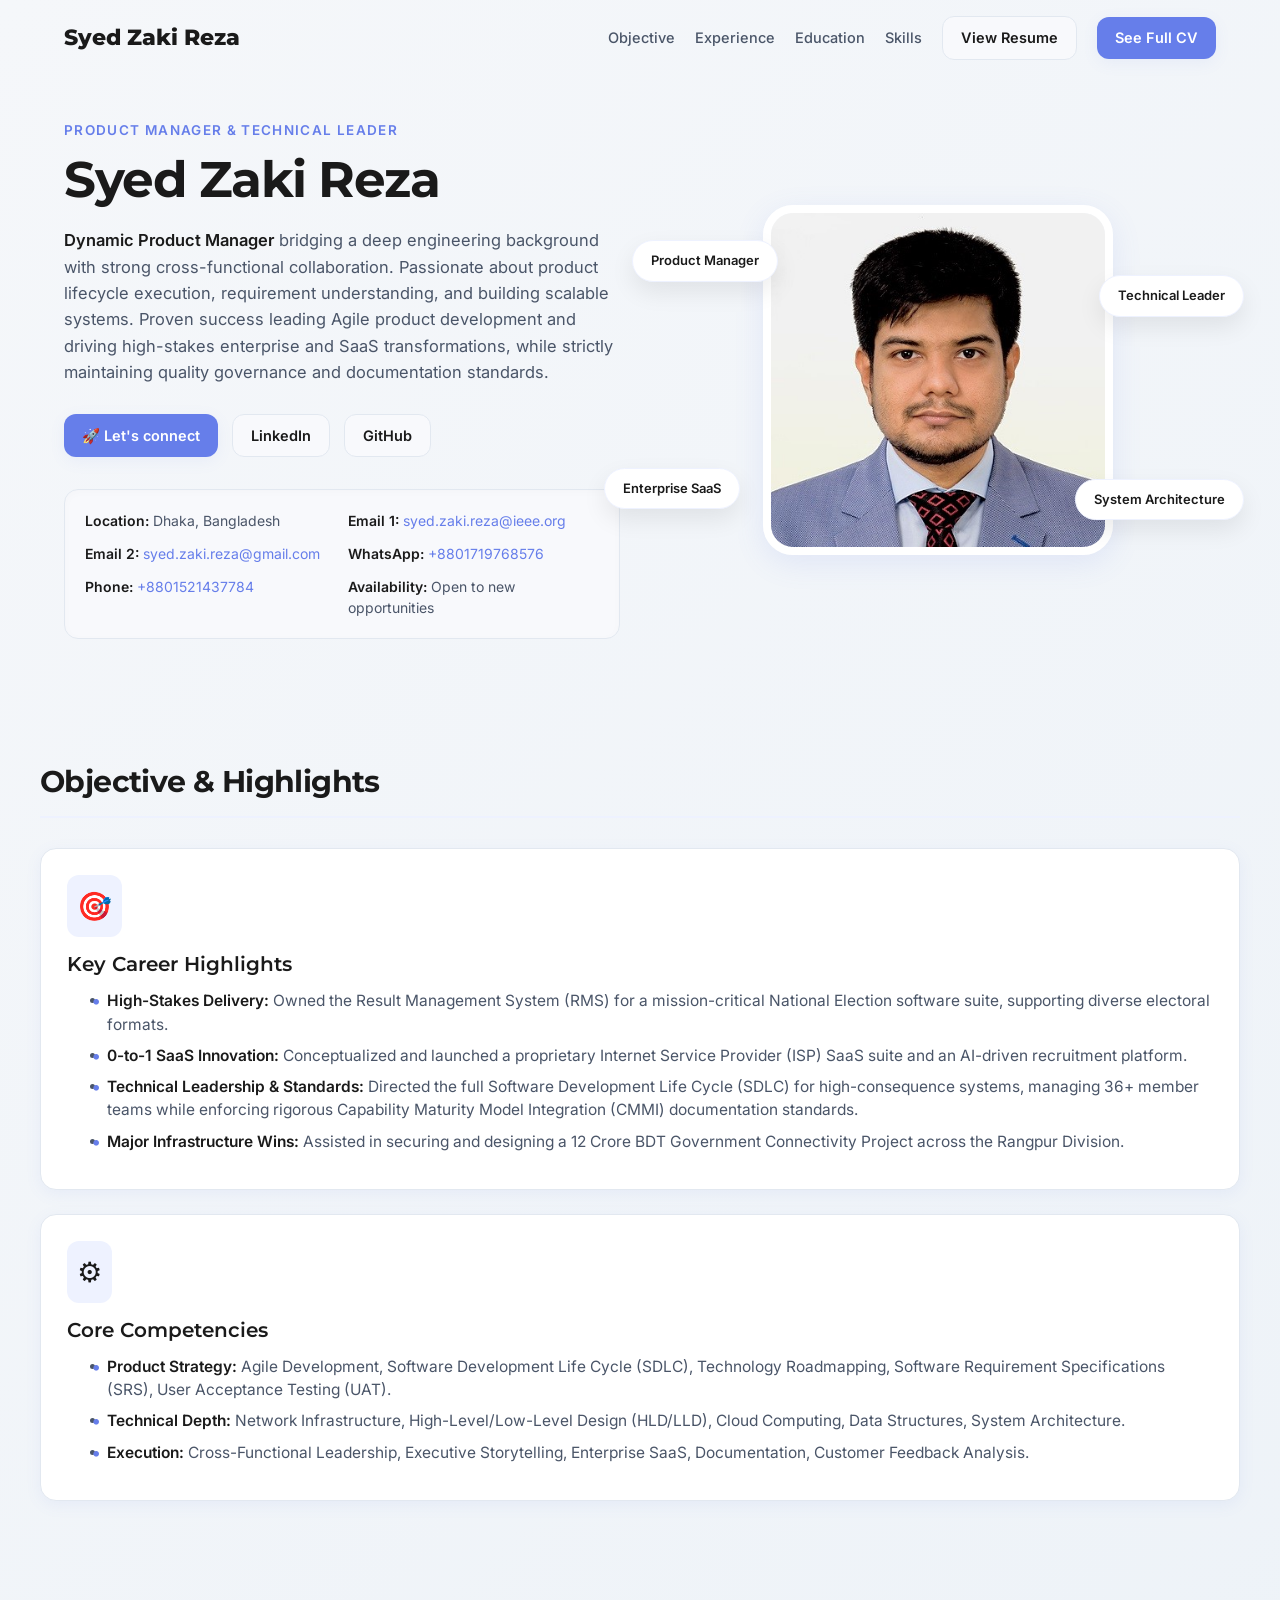
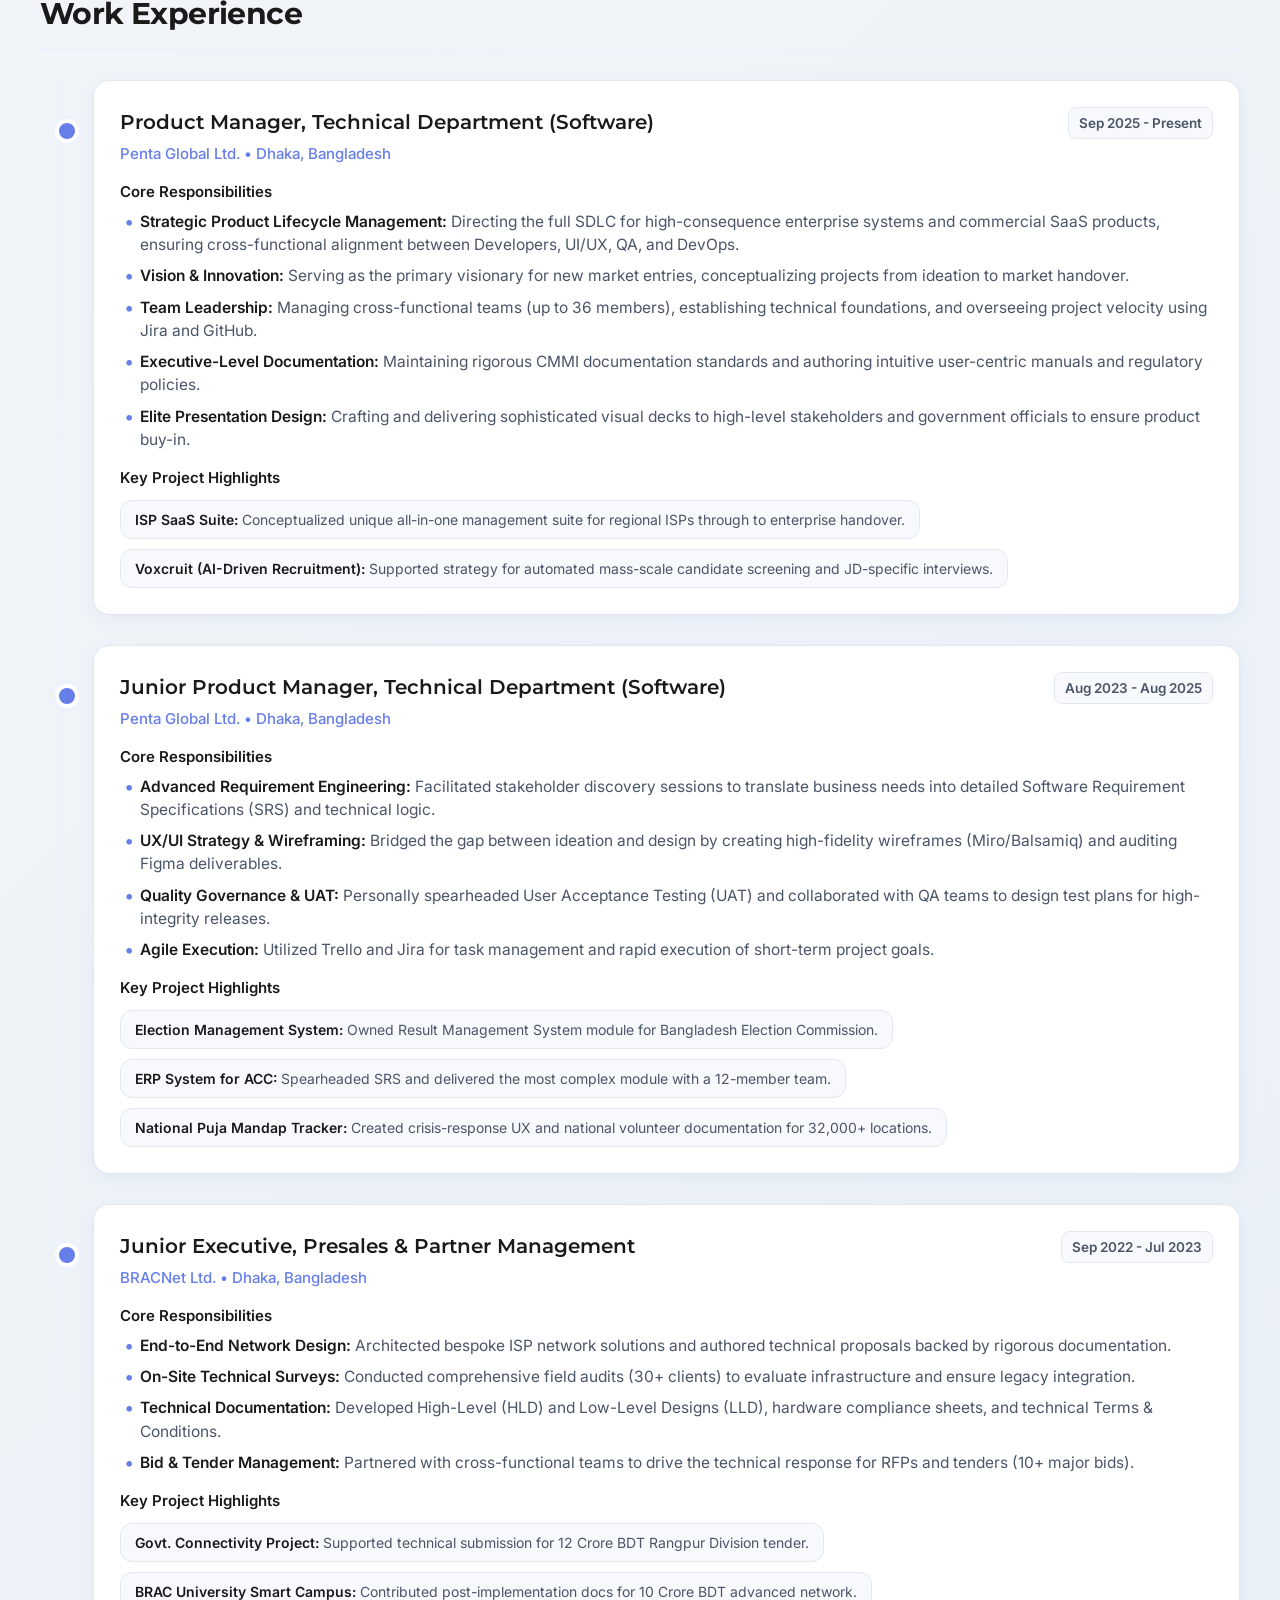
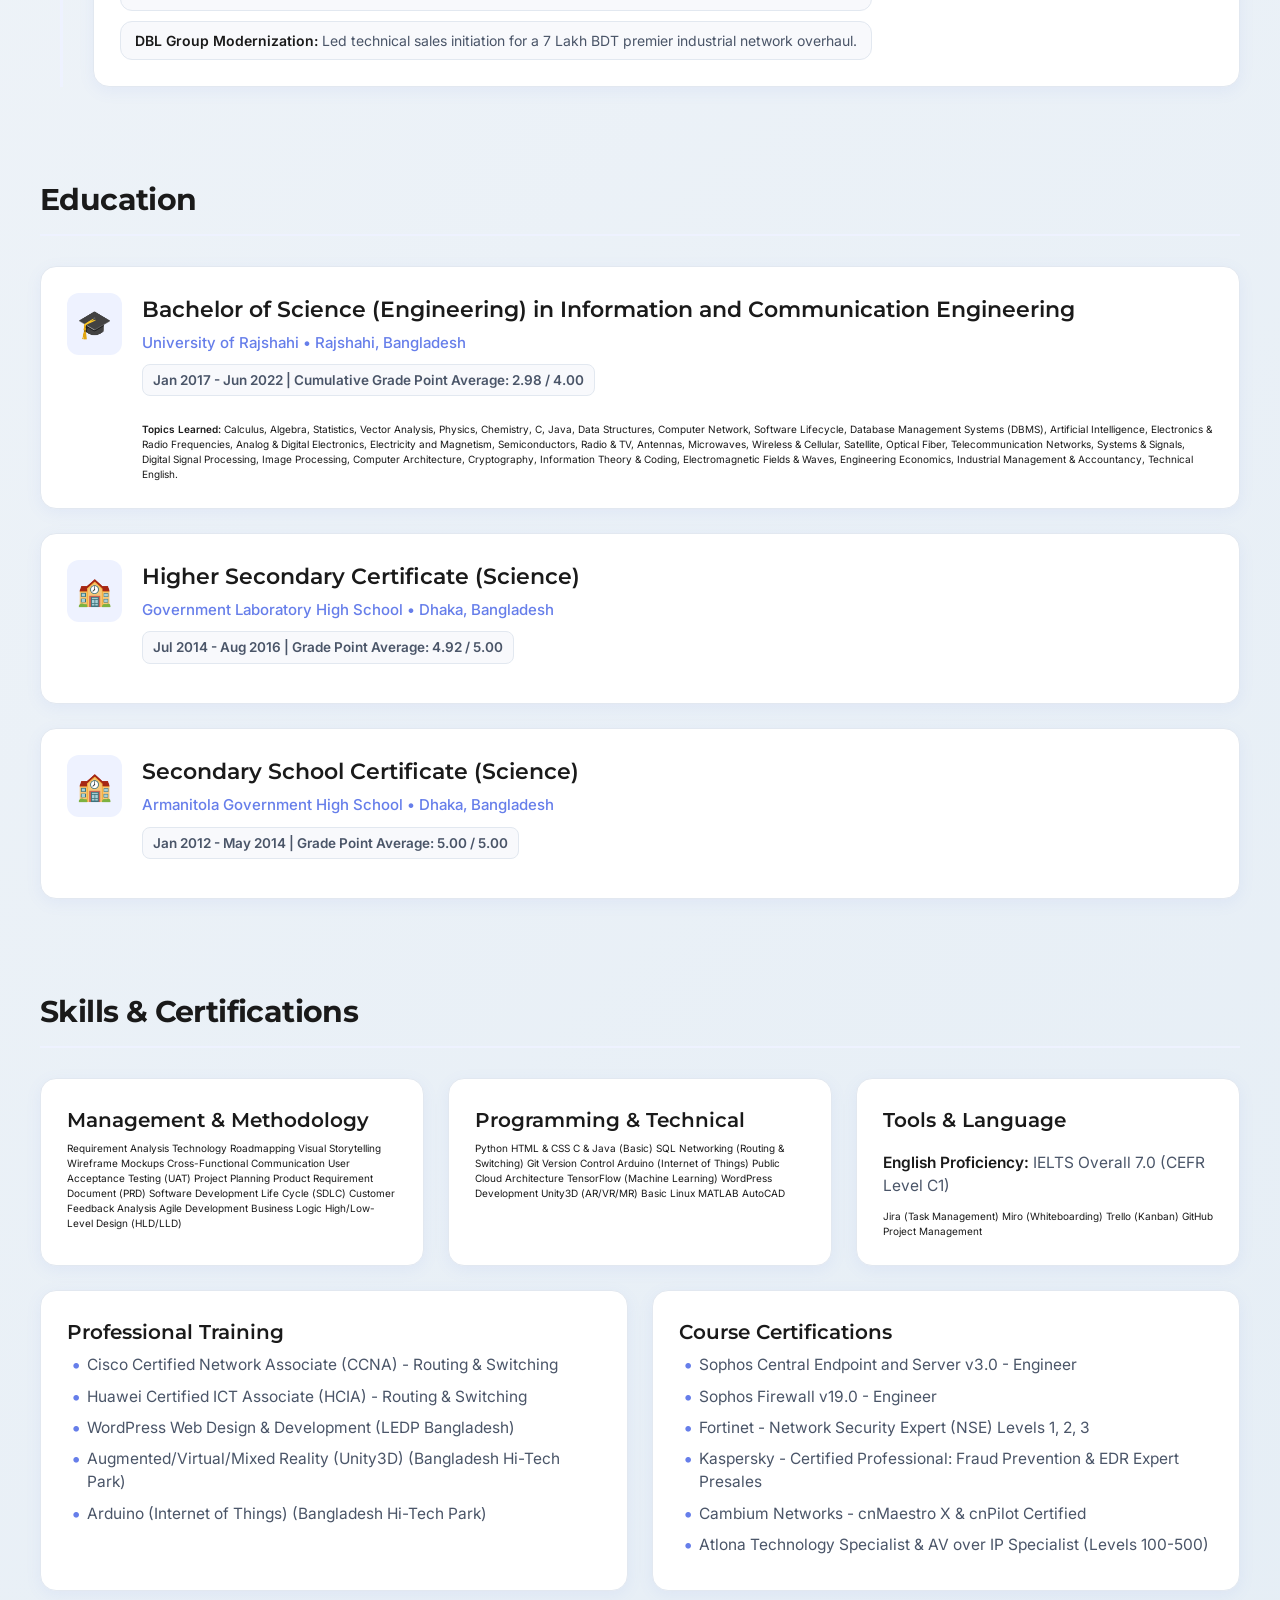
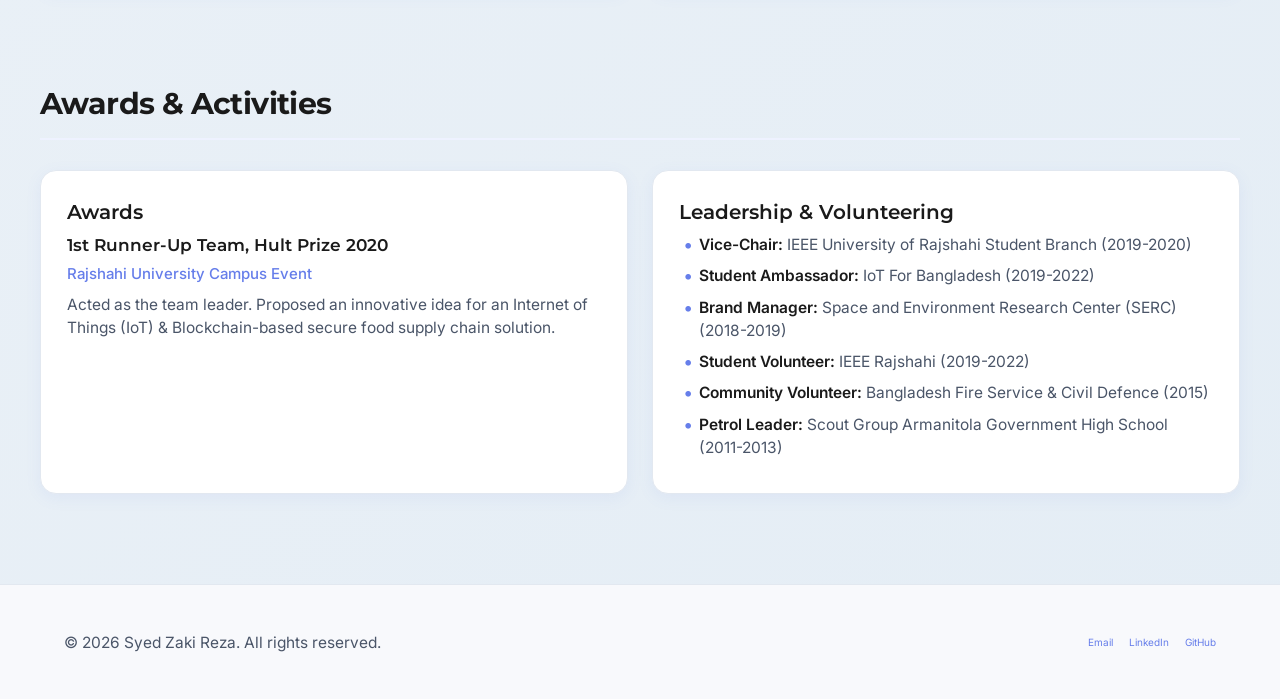
==== commit a2982487: "chore: remove .DS_Store from version control" ====
--- a/index.html
+++ b/index.html
@@ -53,7 +53,7 @@
           </div>
 
           <div class="contact-grid">
-            <div class="contact-item"><strong>Location:</strong> 27/A, Hussaini Dalan Road, Dhaka - 1211</div>
+            <div class="contact-item"><strong>Location:</strong> Dhaka, Bangladesh</div>
             <div class="contact-item"><strong>Email 1:</strong> <a
                 href="mailto:syed.zaki.reza@ieee.org">syed.zaki.reza@ieee.org</a></div>
             <div class="contact-item"><strong>Email 2:</strong> <a
